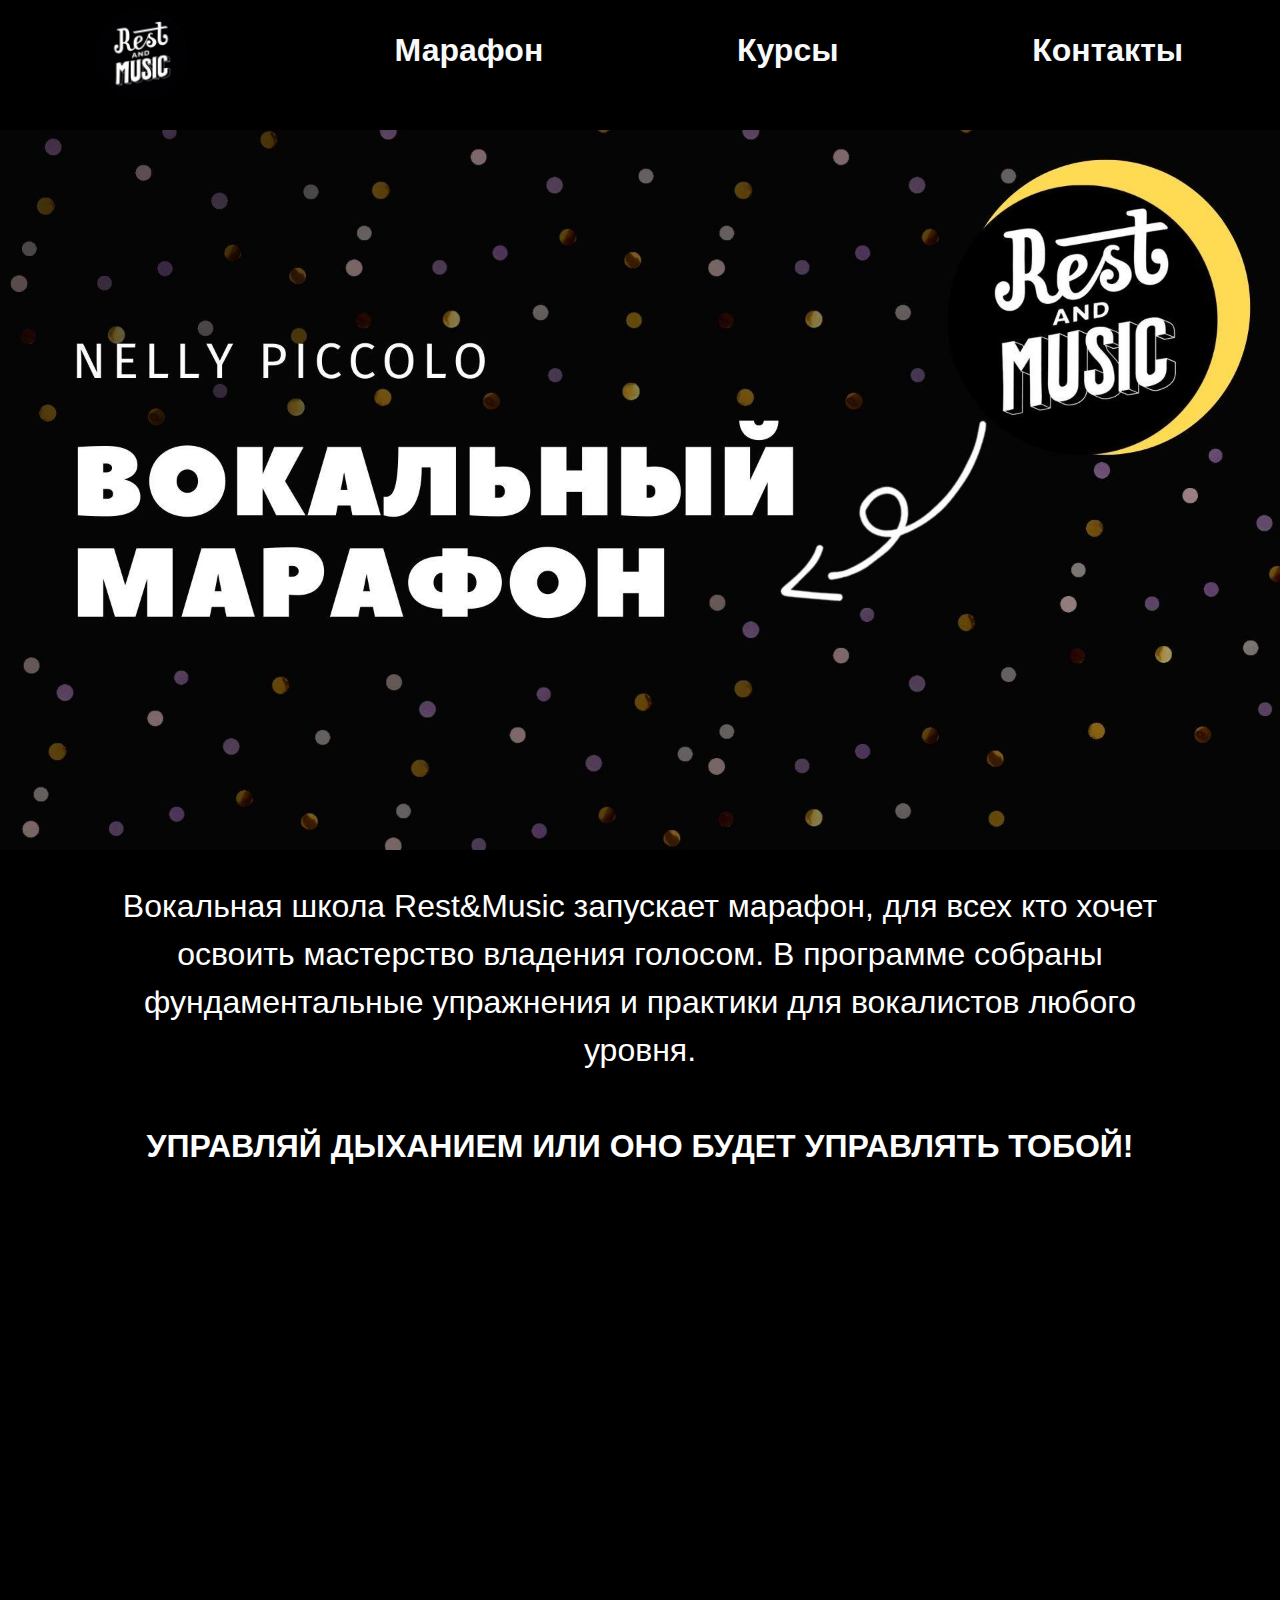
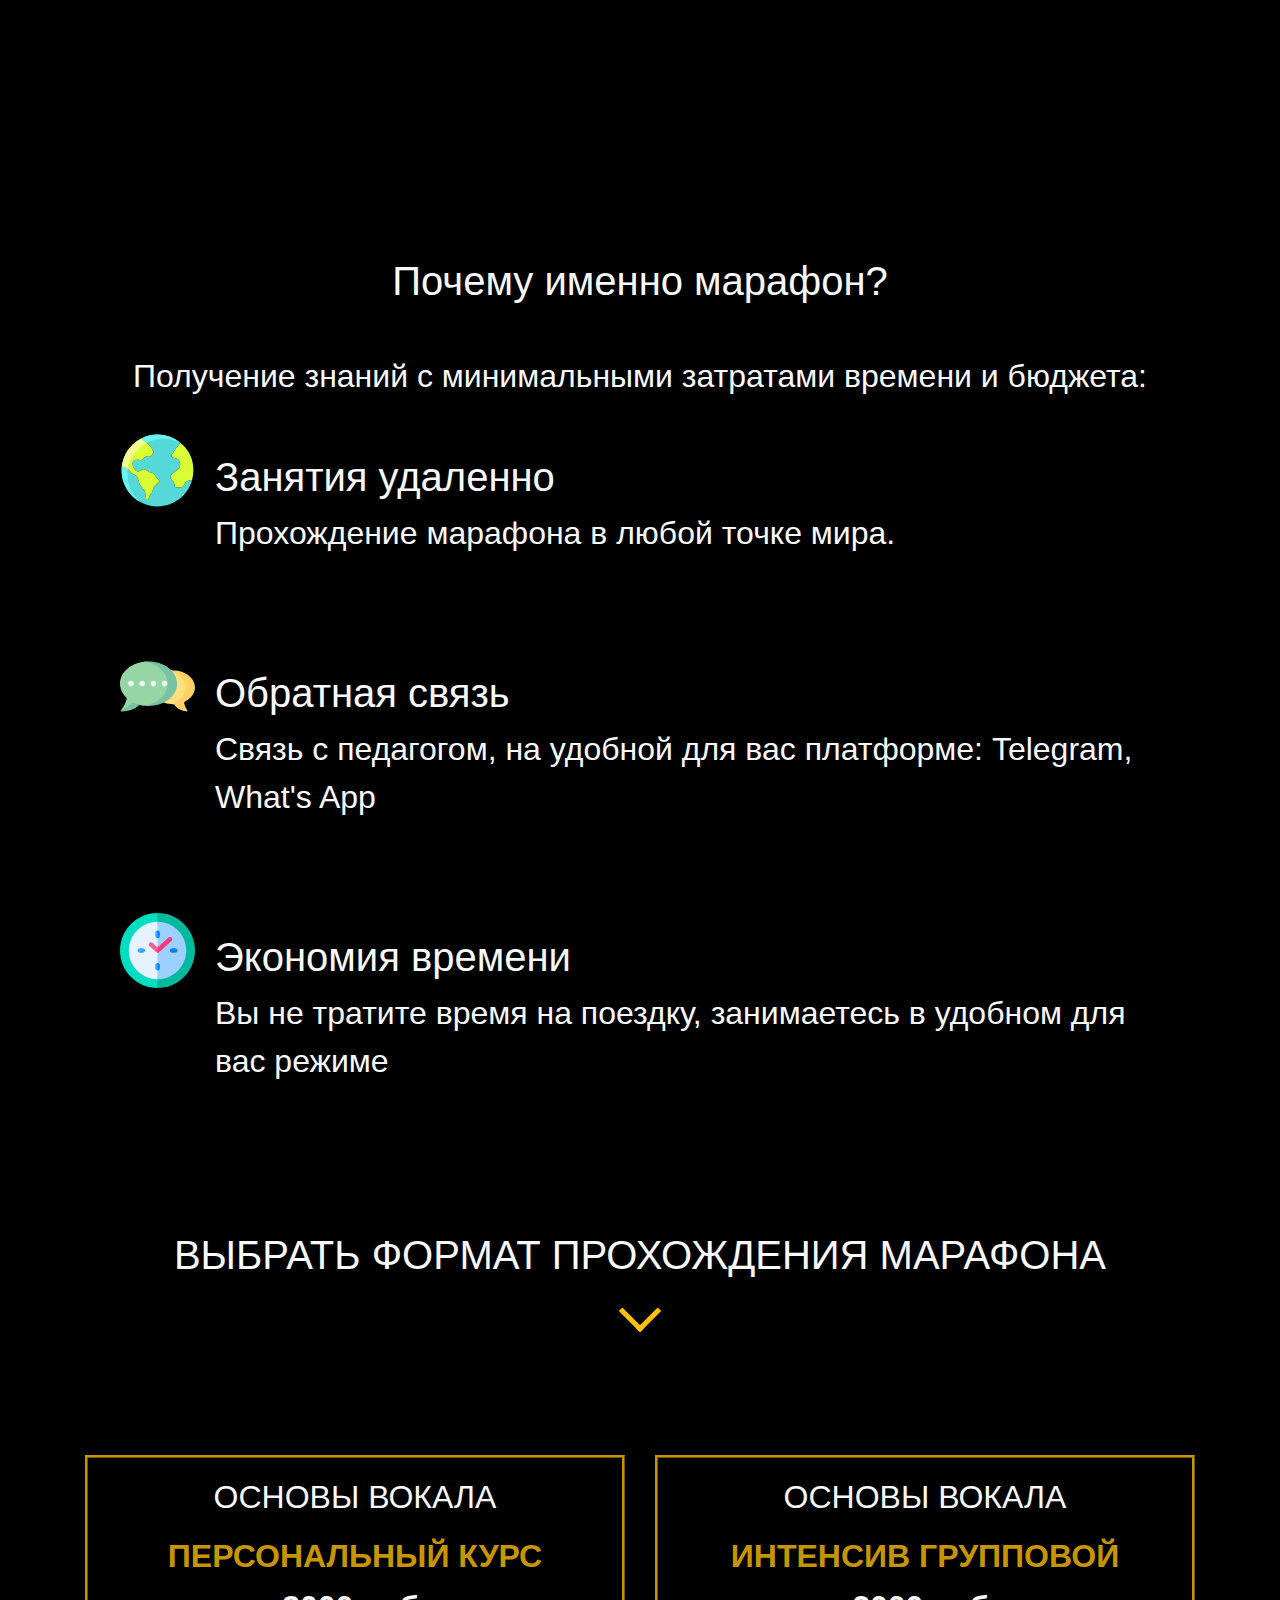
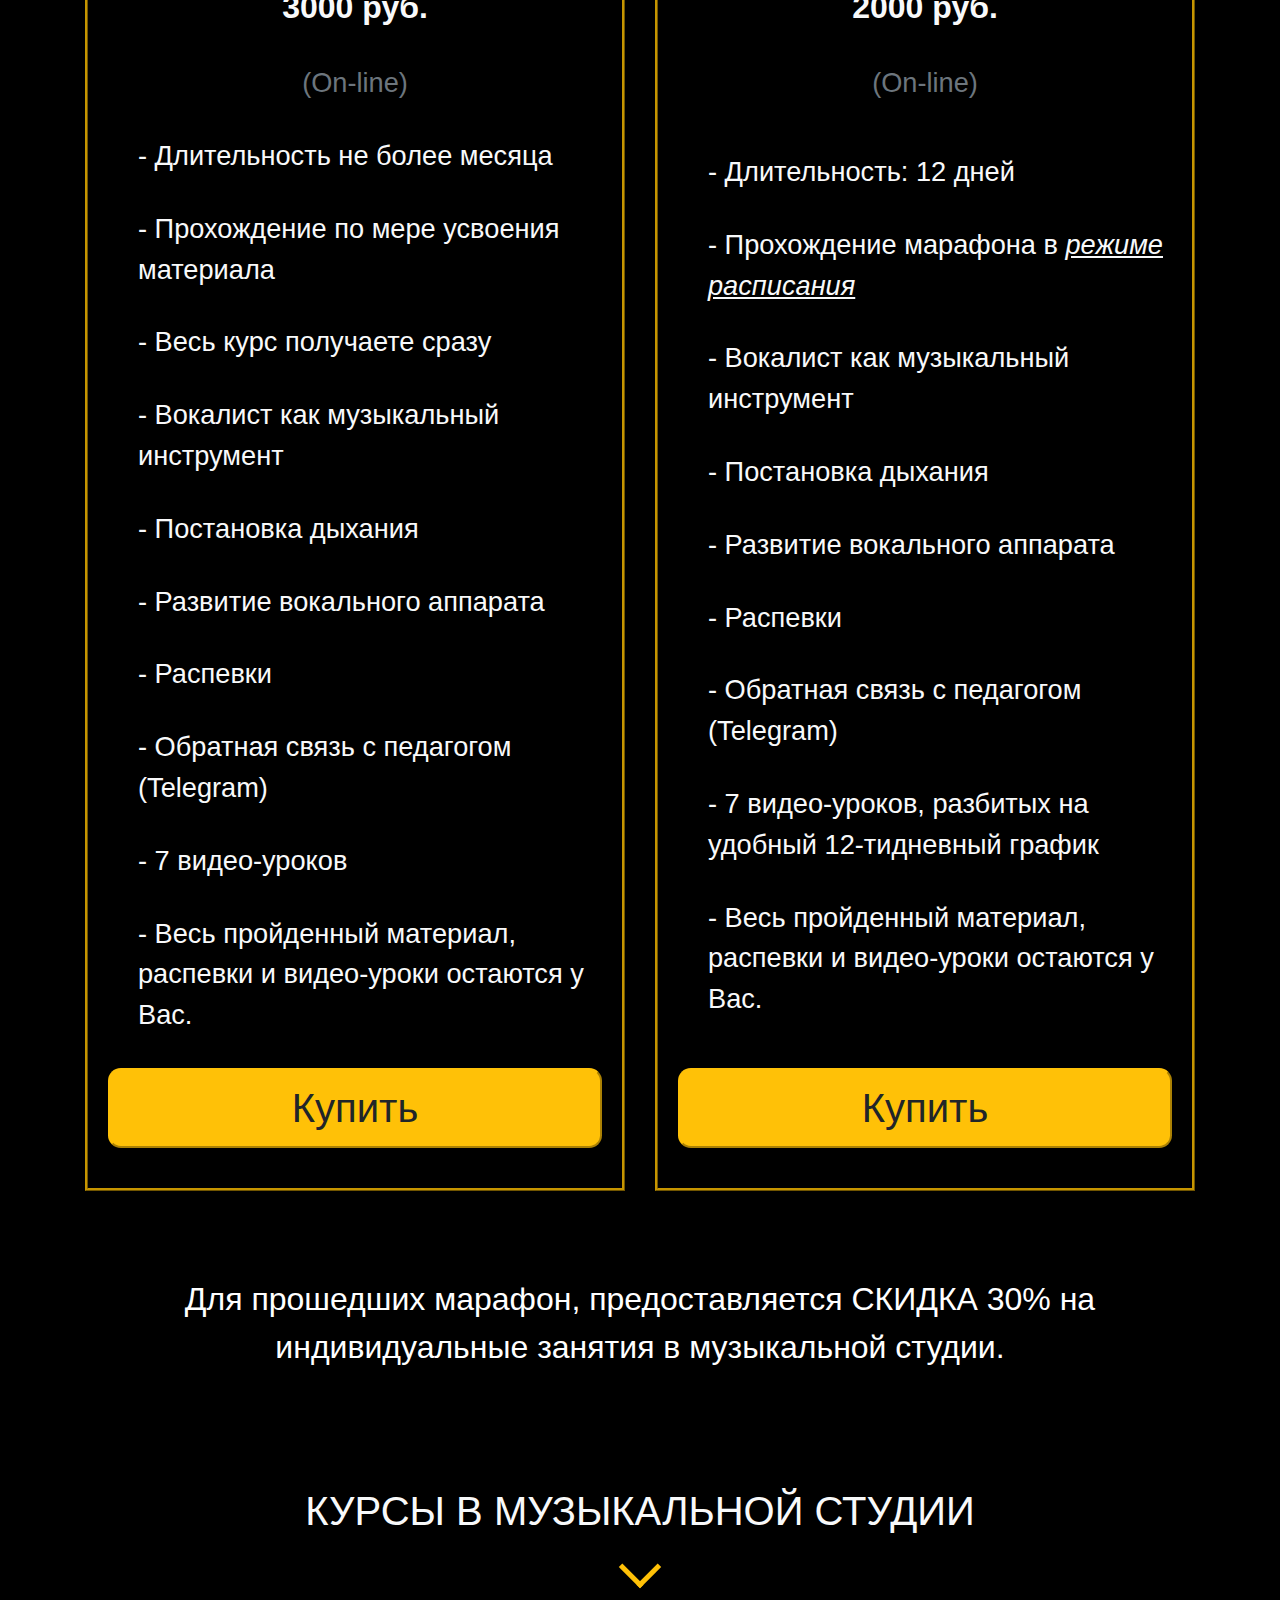
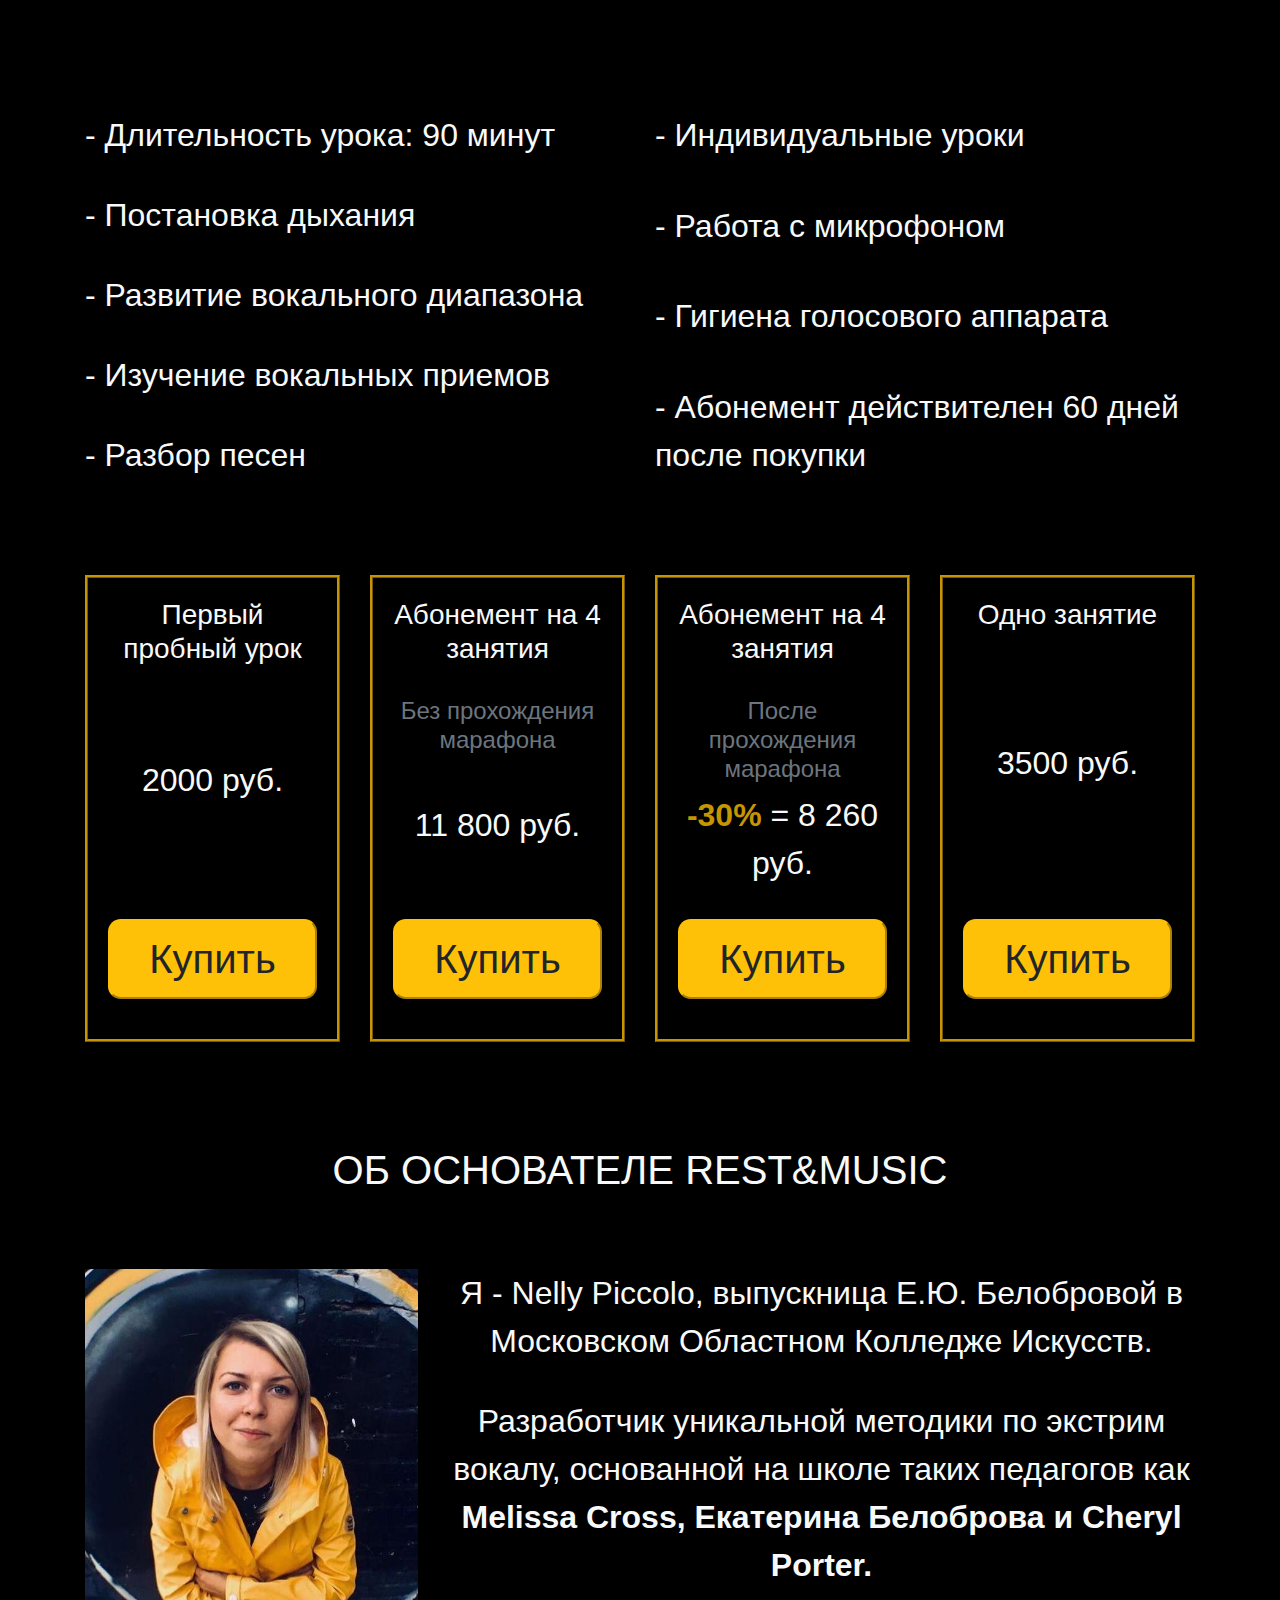
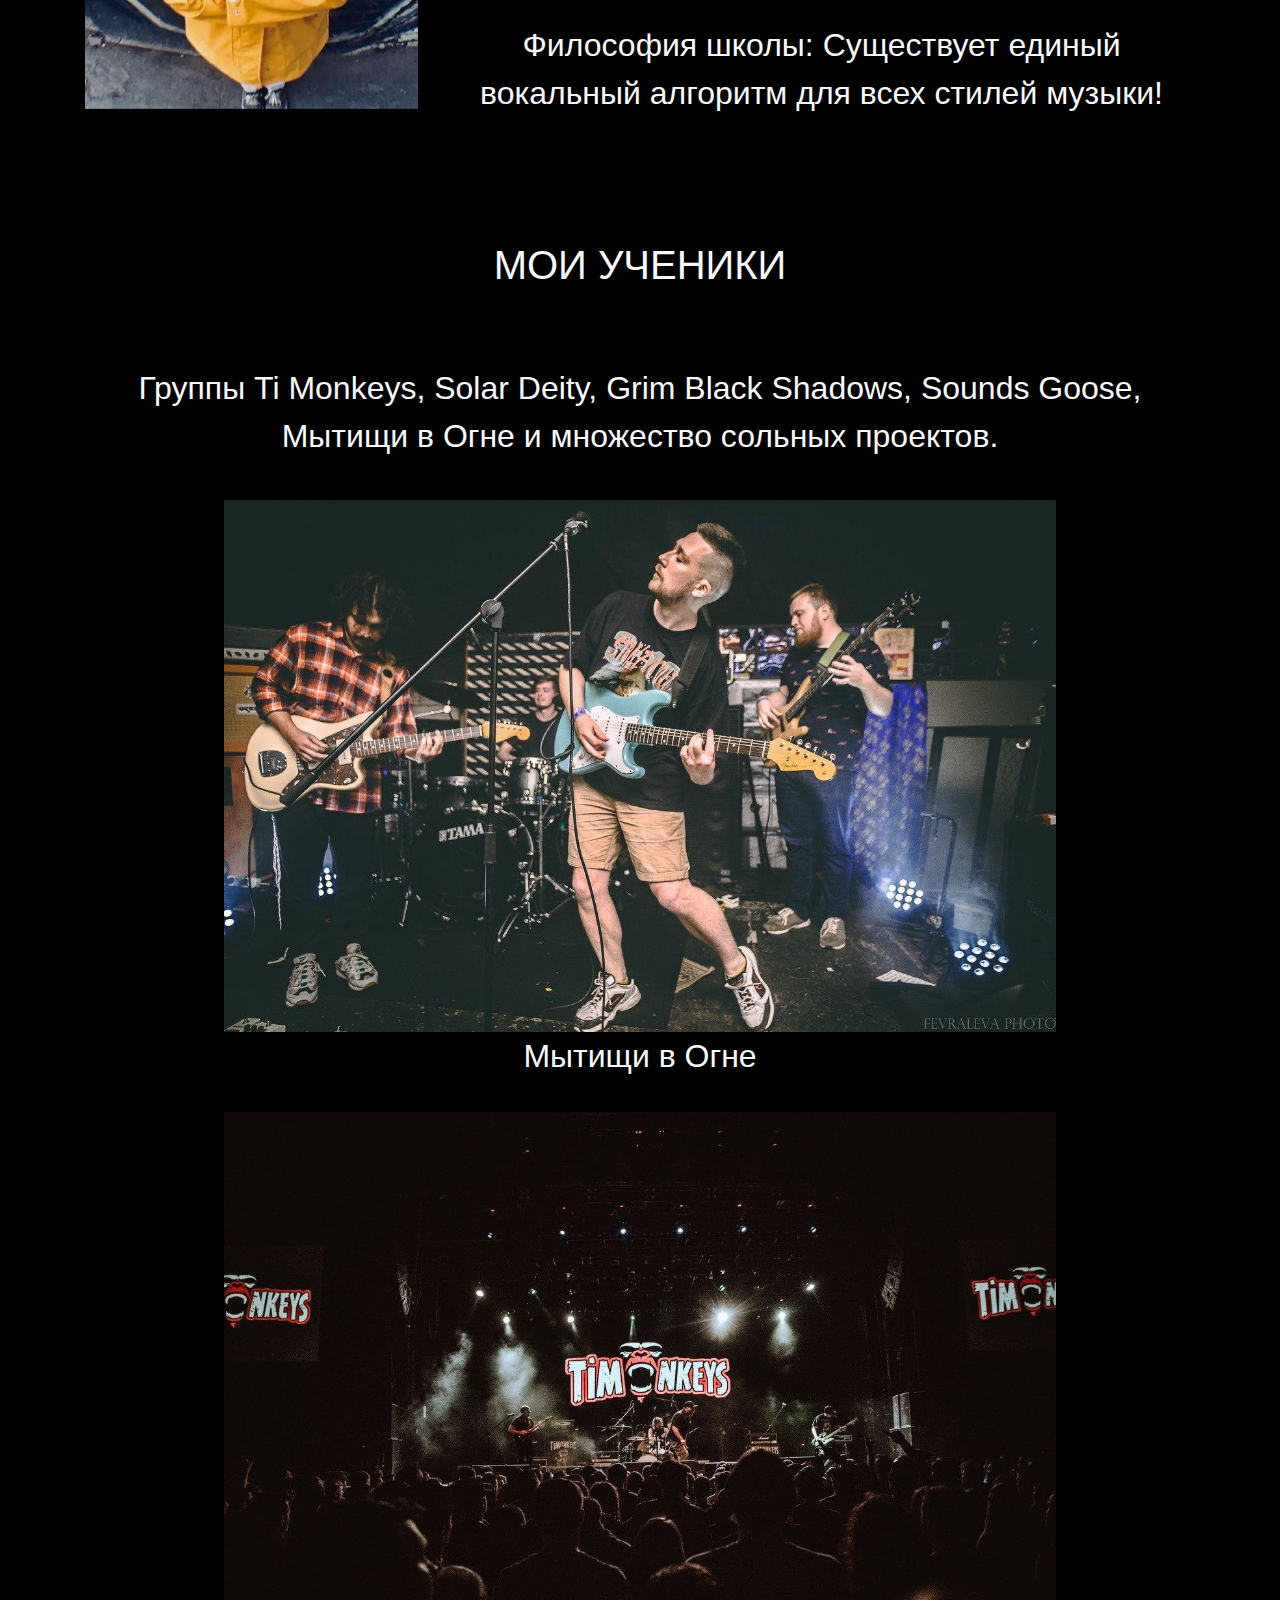
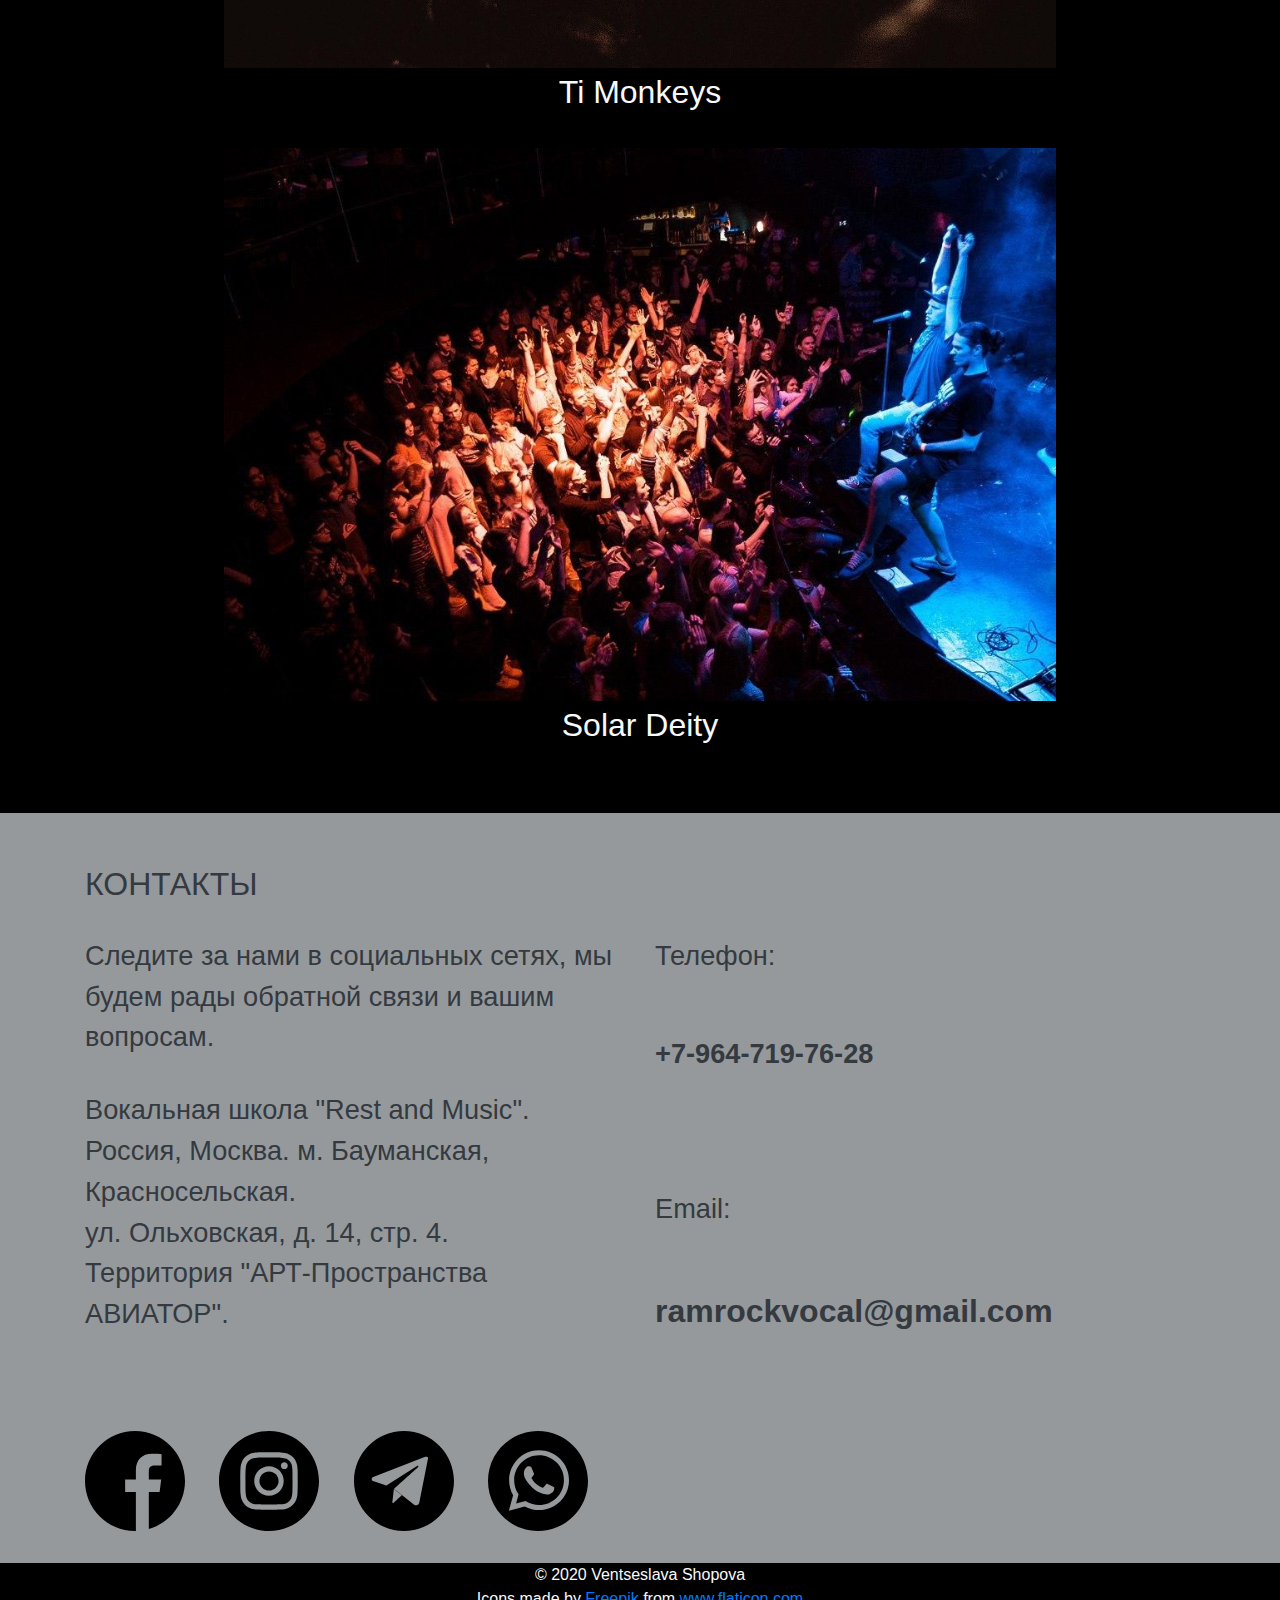
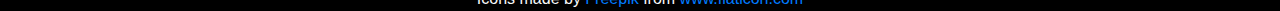
==== index.html @ 62d56605 "форма обратной связи3" ====
<!DOCTYPE html>
<html lang="ru">
<head>
    <meta charset="UTF-8">
    <meta name="qform-verification" content="84NAFTK67N63"/>
    <link rel="stylesheet" type="text/css" href="css/bootstrap.css">
    <title>Rest and Music</title>
    <script
            src="https://code.jquery.com/jquery-3.5.1.min.js"
            integrity="sha256-9/aliU8dGd2tb6OSsuzixeV4y/faTqgFtohetphbbj0="
            crossorigin="anonymous"></script>

    <script type='text/javascript'>
    <script type='text/javascript'>
        (function() {
            function init() {var scr = document.createElement('script'); scr.type = 'text/javascript'; scr.defer = 'defer'; scr.src = '//cdn.qform24.com/forms.js?v=' + parseInt(new Date().getTime()/1000); var scrInsert = document.getElementsByTagName('script')[0]; scrInsert.parentNode.insertBefore(scr, scrInsert); }
            var d = document; var w = window;
            if (d.readyState === 'complete') {init(); } else {if (w.attachEvent) {w.attachEvent('onload', init); } else {w.addEventListener('load', init, false); } } })();
    </script>

</head>
<body>
  <header class="header fixed-top">
     <nav class="nav align-items-center justify-content-lg-around justify-content-sm-around">
        <a class="navbar-brand" href="#top">
        <img src="ram2-removebg-preview.png" width="120" height="120"
         class="d-inline-block align-top" alt="Rest and Music">
        </a>
        <a class="nav-link text-light font-weight-bolder" href="#maraphon">Марафон</a>
        <a class="nav-link text-light font-weight-bolder" href="#kursi">Курсы</a>
        <a class="nav-link text-light font-weight-bolder" href="#contacts">Контакты</a>
     </nav>
  </header>
  <div class="fon1">
    <img src="107718540_876514126171540_449236627733388166_n.jpg" width="100%">
  </div>
  <div class="container text-center">
      <p class="text-white">Вокальная школа Rest&Music запускает
          марафон, для всех кто хочет освоить мастерство владения голосом.
          В программе собраны фундаментальные упражнения и практики для вокалистов
          любого уровня.<br><br><b>УПРАВЛЯЙ ДЫХАНИЕМ ИЛИ ОНО БУДЕТ УПРАВЛЯТЬ ТОБОЙ!</b>
      </p>
  </div>
  <div class="container">
    <iframe width=100% height="500" src="https://www.youtube.com/embed/yfImoCkiJ0o"
      frameborder="0" allow="accelerometer; autoplay; encrypted-media; gyroscope;
      picture-in-picture" allowfullscreen>
    </iframe>
  </div>
  <div class="container text-center text-light">
      <h1>Почему именно марафон?</h1><br>
      <h2>Получение знаний с минимальными затратами времени и бюджета:</h2>
      <div class="row">
          <div class="col-12">
              <div class="icon">
                <div>
                  <img width="75px" src="icons/globe.svg">
                </div>
                <div class="imgcaption">
                  <h1>Занятия удаленно</h1>
                  <p>Прохождение марафона в любой точке мира.</p>
                </div>
              </div>
              <div class="icon">
                 <div>
                   <img width="75px" src="icons/message.svg">
                 </div>
                 <div class="imgcaption">
                    <h1>Обратная связь</h1>
                    <p>Связь с педагогом, на удобной для вас
                        платформе: Telegram, What's App</p>
                 </div>
              </div>
              <div class="icon">
                  <div>
                    <img width="75px" src="icons/clock.svg">
                  </div>
                  <div class="imgcaption">
                     <h1>Экономия времени</h1>
                     <p>Вы не тратите время на поездку,
                      занимаетесь в удобном для вас режиме
                     </p>
                      <a id="maraphon"></a>
                  </div>
              </div>
         </div>
      </div>
  </div>
  <div class="container text-center text-light">
      <h1>ВЫБРАТЬ ФОРМАТ ПРОХОЖДЕНИЯ МАРАФОНА</h1><br>
      <div class="arrow d-flex justify-content-center">
          <span></span>
      </div>
  </div>
  <div class="container text-light">
    <div class="row">
        <div class="col-lg-6 col-md-12 col-sm-12">
            <div class="blocks">
                <div class="hdr"><h2>ОСНОВЫ ВОКАЛА</h2>
                    <h2 style="color:#c69500"><b>ПЕРСОНАЛЬНЫЙ КУРС</b></h2>
                    <p><b>3000 руб.</b></p>
                    <p class="medium" style="color:#6c757d">(On-line)</p>
                </div>
                <div class="block-info">
                    <p class="medium">- Длительность не более месяца</p>
                    <p class="medium">- Прохождение по мере усвоения материала</p>
                    <p class="medium">- Весь курс получаете сразу</p>
                    <p class="medium">- Вокалист как музыкальный инструмент</p>
                    <p class="medium">- Постановка дыхания</p>
                    <p class="medium">- Развитие вокального аппарата</p>
                    <p class="medium">- Распевки</p>
                    <p class="medium">- Обратная связь с педагогом (Telegram)</p>
                    <p class="medium">- 7 видео-уроков</p>
                    <p class="medium">- Весь пройденный материал, распевки и видео-уроки остаются у Вас.</p>
                </div>
                <div class="yellowbutton">
                    <a href="3000.html" target=_blank>
                      <button class="btn-lg btn-warning " type="button">Купить</button>
                    </a>
                </div>
            </div>
        </div>
        <div class="col-lg-6 col-md-12 col-sm-12">
           <div class="blocks">
              <div class="hdr">
                 <h2>ОСНОВЫ ВОКАЛА</h2>
                 <h2 style="color:#c69500;"><b>ИНТЕНСИВ ГРУППОВОЙ</b></h2>
                 <p><b>2000 руб.</b></p>
                  <p class="medium" style="color:#6c757d">(On-line)</p>
              </div>
               <div class="block-info">
                   <p class="medium">- Длительность: 12 дней</p>
                   <p class="medium">- Прохождение марафона в <i><u>режиме расписания</u></i></p>
                   <p class="medium">- Вокалист как музыкальный инструмент</p>
                   <p class="medium">- Постановка дыхания</p>
                   <p class="medium">- Развитие вокального аппарата</p>
                   <p class="medium">- Распевки</p>
                   <p class="medium">- Обратная связь с педагогом (Telegram)</p>
                   <p class="medium">- 7 видео-уроков, разбитых на удобный 12-тидневный график</p>
                  <p class="medium">- Весь пройденный материал, распевки и видео-уроки остаются у Вас.</p>
              </div>
              <div class="yellowbutton">
                  <a href="2000.html" target=_blank>
                    <button class="btn-lg btn-warning " type="button">Купить</button>
                  </a>
              </div>
          </div>
        </div>
    </div>
  </div>
  <div class="container text-center">
      <p class=" text-white"><a id="kursi"></a>
         Для прошедших марафон, предоставляется СКИДКА 30%
         на индивидуальные занятия в музыкальной студии.
      </p>
  </div>

  <div class="container text-center text-light">
      <h1>КУРСЫ В МУЗЫКАЛЬНОЙ СТУДИИ</h1><br>
      <div class="arrow d-flex justify-content-center">
          <span></span>
      </div>
  </div>
  <div class="container text-light">
      <div class="row">
          <div class="col-lg-6 col-md-12 col-sm-12">
              <p>- Длительность урока: 90 минут</p>
              <p>- Постановка дыхания</p>
              <p>- Развитие вокального диапазона</p>
              <p>- Изучение вокальных приемов</p>
              <p>- Разбор песен</p>

          </div>
          <div class="col-lg-6 col-md-12 col-sm-12">
              <p>- Индивидуальные уроки</p>
              <p>- Работа с микрофоном</p>
              <p>- Гигиена голосового аппарата</p>
              <p>- Абонемент действителен 60 дней после покупки</p>
          </div>
      </div>
  </div>
  <div class="container text-center text-light">
     <div class="row">
         <div class="col-lg-3 col-md-12 col-sm-12">
             <div class="blocks">
                 <div class="blockheader">
                     <h3>Первый пробный урок</h3>
                 </div>
                 <div class="blockprice">
                     <p>2000 руб.</p>
                 </div>
                 <div class="blockbutton">
                     <div class="yellowbutton">
                         <a href="probniy2000.html" target=_blank>
                             <button class="btn-lg btn-warning" type="button">Купить</button>
                         </a>
                     </div>
                 </div>
             </div>
         </div>
         <div class="col-lg-3 col-md-12 col-sm-12">
             <div class="blocks">
                 <div class="blockheader">
                     <h3>Абонемент на 4 занятия</h3>
                     <h4 style="color: #6c757d">Без прохождения марафона</h4>
                 </div>
                 <div class="blockprice">
                     <p>11 800 руб.</p>
                 </div>
                 <div class="blockbutton">
                     <div class="yellowbutton">
                         <a href="11800.html" target=_blank>
                             <button class="btn-lg btn-warning" type="button">Купить</button>
                         </a>
                     </div>
                 </div>
             </div>
         </div>
         <div class="col-lg-3 col-md-12 col-sm-12">
            <div class="blocks">
                <div class="blockheader">
                    <h3>Абонемент на 4 занятия</h3>
                    <h4 style="color: #6c757d">После прохождения марафона</h4>
                </div>
                <div class="blockprice">
                    <p><b style="color: #c69500">-30%</b> = 8 260 руб.</p>
                </div>
                <div class="blockbutton">
                    <div class="yellowbutton">
                        <a href="8260.html" target=_blank>
                            <button class="btn-lg btn-warning" type="button">Купить</button>
                        </a>
                    </div>
                </div>
            </div>
        </div>
         <div class="col-lg-3 col-md-12 col-sm-12">
             <div class="blocks">
                 <div class="blockheader">
                     <h3>Одно занятие</h3>
                 </div>
                 <div class="blockprice">
                     <p>3500 руб.</p>
                 </div>
                 <div class="blockbutton">
                     <div class="yellowbutton">
                         <a href="3500.html" target=_blank>
                             <button class="btn-lg btn-warning " type="button">Купить</button>
                         </a>
                     </div>
                 </div>
             </div>
         </div>
     </div>
  </div>
  <div class="container text-center text-light">
    <h1>ОБ ОСНОВАТЕЛЕ REST&MUSIC</h1>
    <div class="prepod">
       <img class="nelly" src="photo_2020-09-13_23-06-41.jpg" width="30%" height="30%">
       <p>Я - Nelly Piccolo, выпускница Е.Ю. Белобровой в Московском Областном Колледже Искусств.</p>
       <p>Разработчик уникальной методики по экстрим вокалу, основанной на школе таких педагогов
        как <b>Melissa Cross, Екатерина Белоброва и Cheryl Porter.</b></p>
       <p>Философия школы: Существует единый вокальный алгоритм для всех стилей музыки!</p>
    </div>
  </div>
  <div class="container text-center text-light">
     <h1>МОИ УЧЕНИКИ</h1>
     <p class="ucheniki">Группы Ti Monkeys, Solar Deity, Grim Black Shadows, Sounds Goose,
         Мытищи в Огне и множество сольных проектов.</p>
     <figure>
        <img src="gruppi/photo_2020-09-13_23-52-32.jpg" alt="Мытищи в Огне" width="75%" height="75%">
         <figcaption><p>Мытищи в Огне</p></figcaption>
     </figure>
     <figure>
        <img src="gruppi/photo_2020-09-13_23-52-56.jpg" alt="Ti Monkeys" width="75%" height="75%">
         <figcaption><p>Ti Monkeys</p></figcaption>
     </figure>
     <figure>
         <img src="gruppi/photo_2020-09-13_23-52-19.jpg" alt="Solar Deity" width="75%" height="75%">
         <figcaption><p>Solar Deity</p></figcaption>
     </figure>
  <a id="contacts"></a>
  </div>
  <footer>
      <div class="container text-left text-dark">
         <h2>КОНТАКТЫ</h2><br>
         <div class="row">
            <div class="col-lg-6 col-md-12 col-sm-12">
                <p class="medium">Следите за нами в социальных сетях,
               мы будем рады обратной связи и вашим вопросам.</p>
                <p class="medium">Вокальная школа "Rest and Music".<br>
                Россия, Москва. м. Бауманская, Красносельская.<br>
                ул. Ольховская, д. 14, стр. 4.<br>
                Территория "АРТ-Пространства АВИАТОР".</p>
            </div>
            <div class="col-lg-6 col-md-12 col-sm-12">
                <p class="medium">Телефон:</p>
                <p class="medium"><b>+7-964-719-76-28</b></p>
                <p class="medium"></p>
                <p class="medium">Email:</p>
                <a href="mailto:ramrockvocal@gmail.com" target=_blank>
                  <p class="email text-dark"><b>ramrockvocal@gmail.com</b></p></a>
             </div>

         </div>
      </div>
      <div class="container">
     <a href="https://www.facebook.com/profile.php?id=100009674701444" target=_blank>
       <img class="socialimg" src="social media/facebook.svg" height="100px"
            width="100px">
     </a>
     <a href="https://www.instagram.com/restandmusic/" target=_blank>
        <img class="socialimg" src="social media/instagram-sketched.svg" height="100px"
             width="100px">
     </a>
     <a href="tg://resolve?domain=PiccoloPiccolo" target=_blank>
        <img class="socialimg" src="social media/telegram-black.svg" height="100px"
             width="100px">
     </a>
     <a href="https://wa.me/79647197628" target=_blank>
        <img class="socialimg" src="social media/whatsapp.svg" height="100px"
             width="100px">
     </a>
        </div>
  </footer>
  <div id="9yYf66ty" data-formid="9D1604617276f82" class="_Forms_generate"></div>
  <div class="footer-copyright text-light text-center">© 2020 Ventseslava Shopova<br>
       Icons made by <a href="https://www.flaticon.com/authors/freepik"
       title="Freepik" target=_blank>Freepik</a> from <a href="https://www.flaticon.com/"
       title="Flaticon" target=_blank> www.flaticon.com</a>
  </div>
</body>
</html>
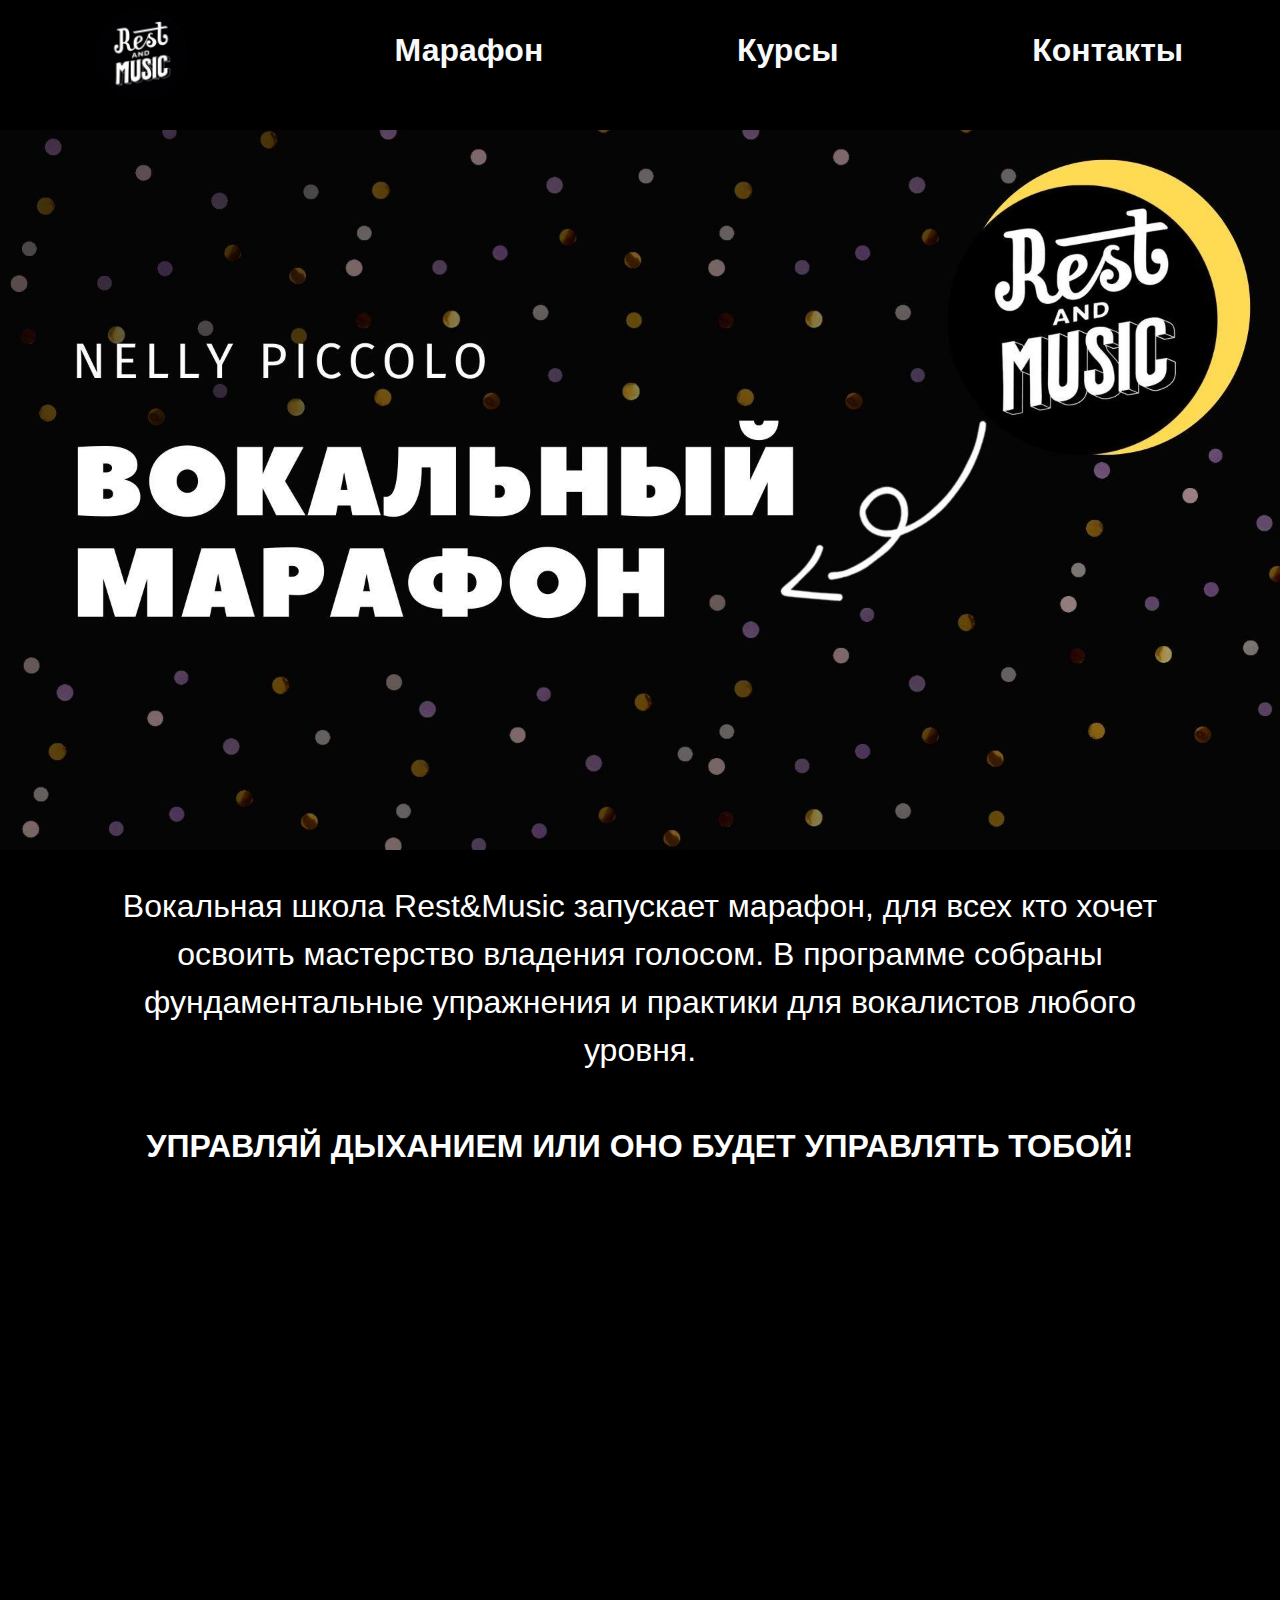
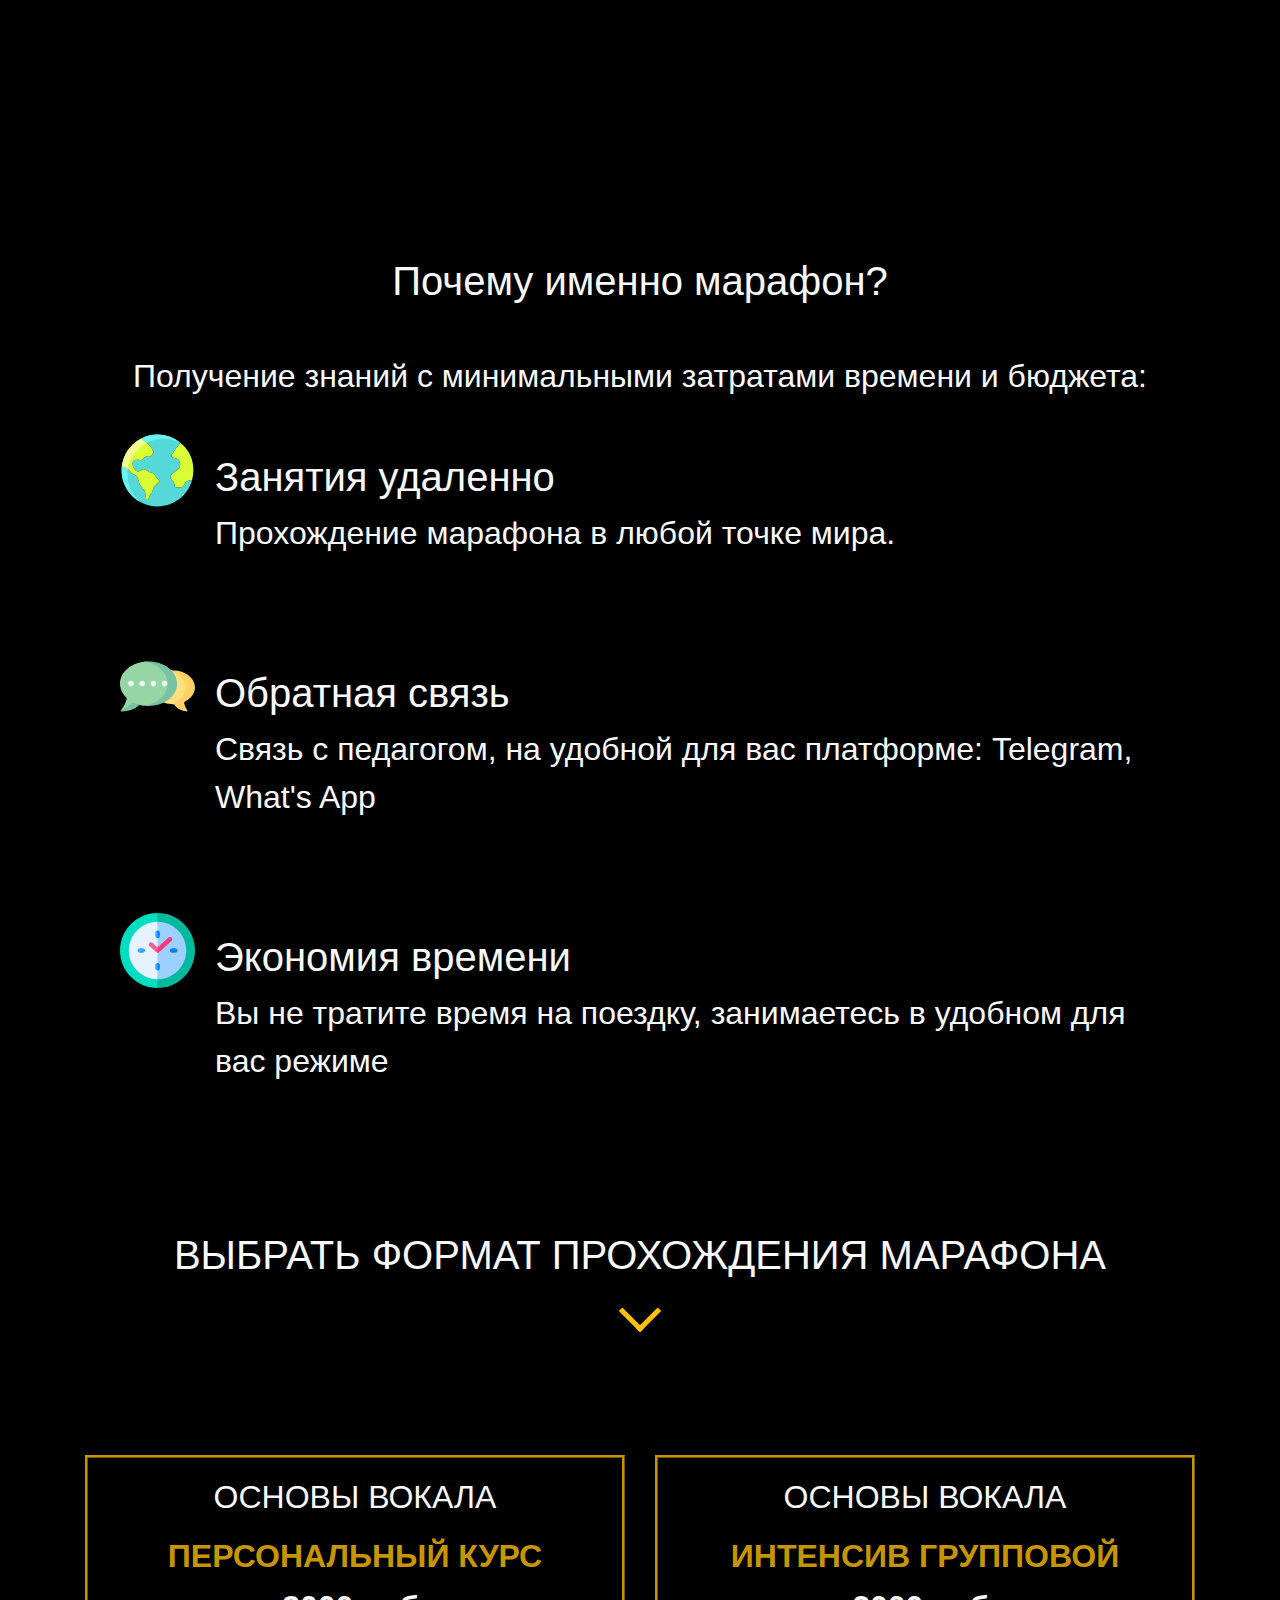
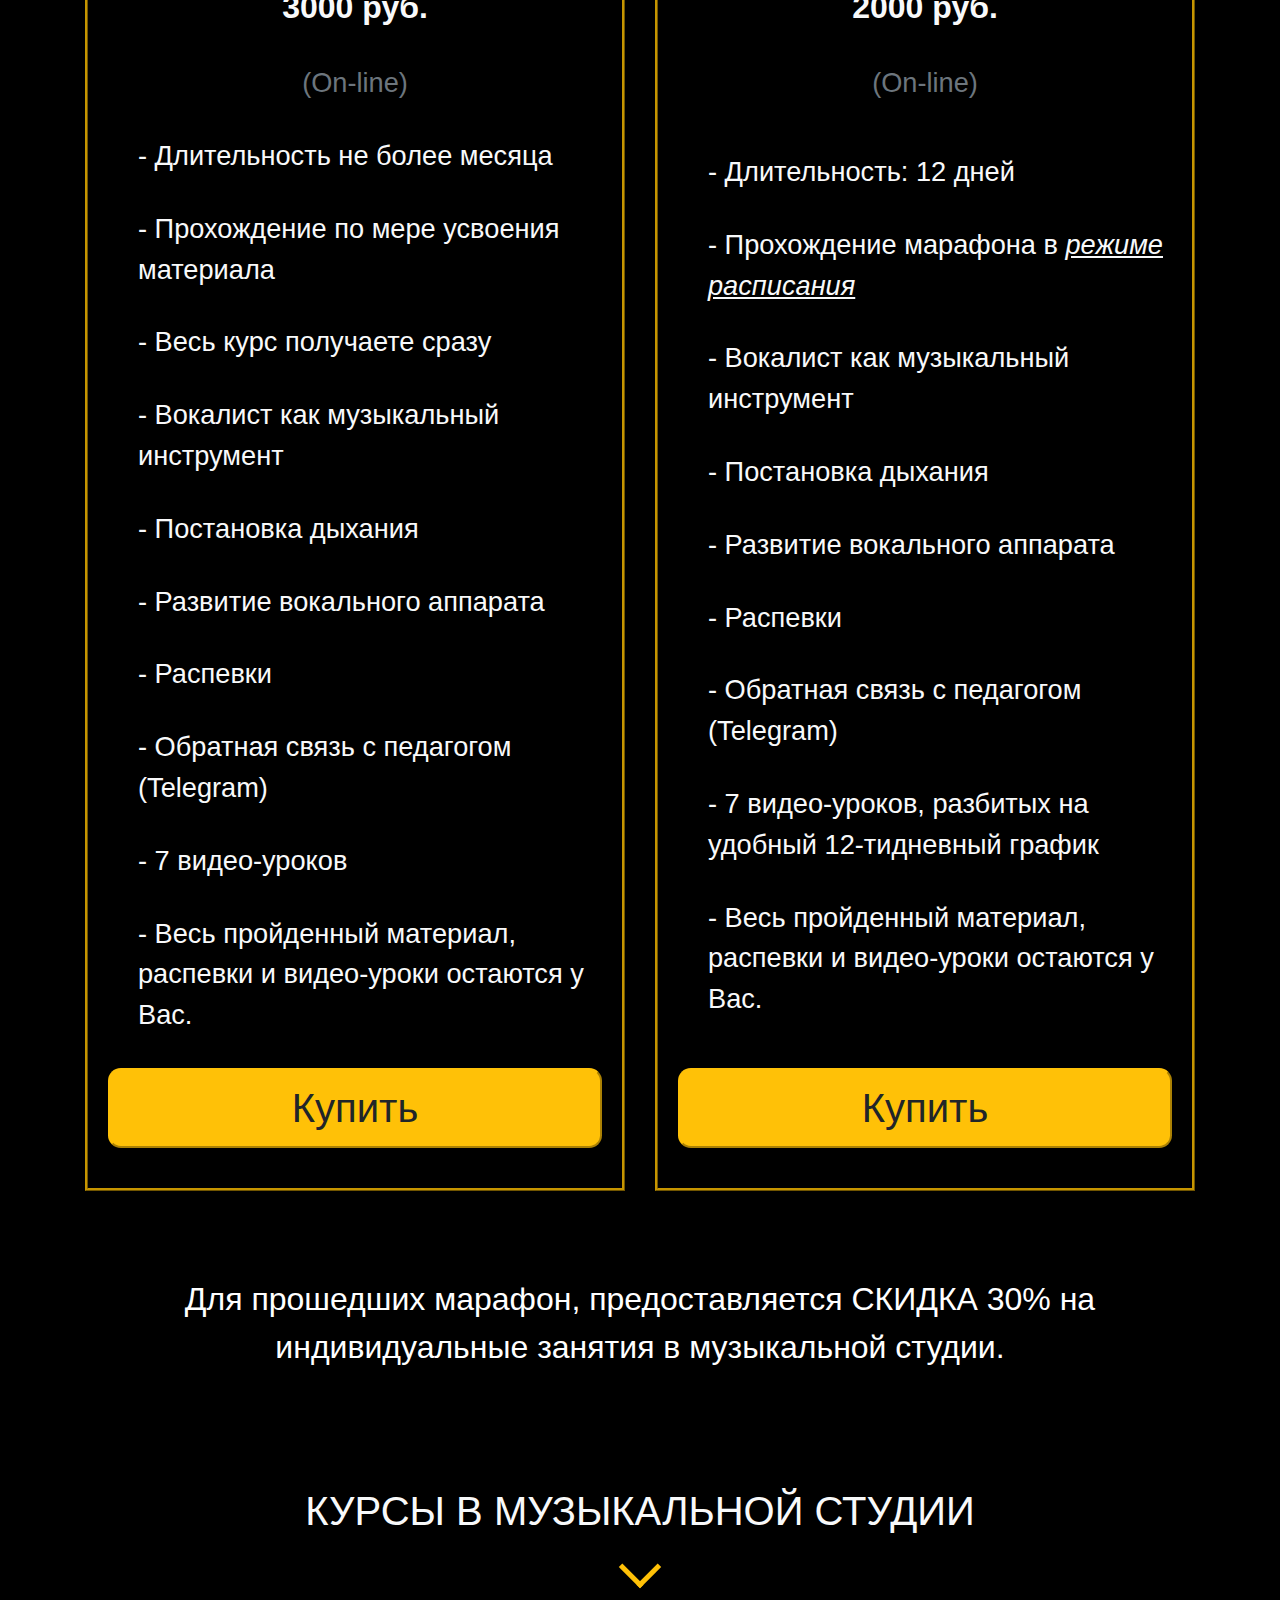
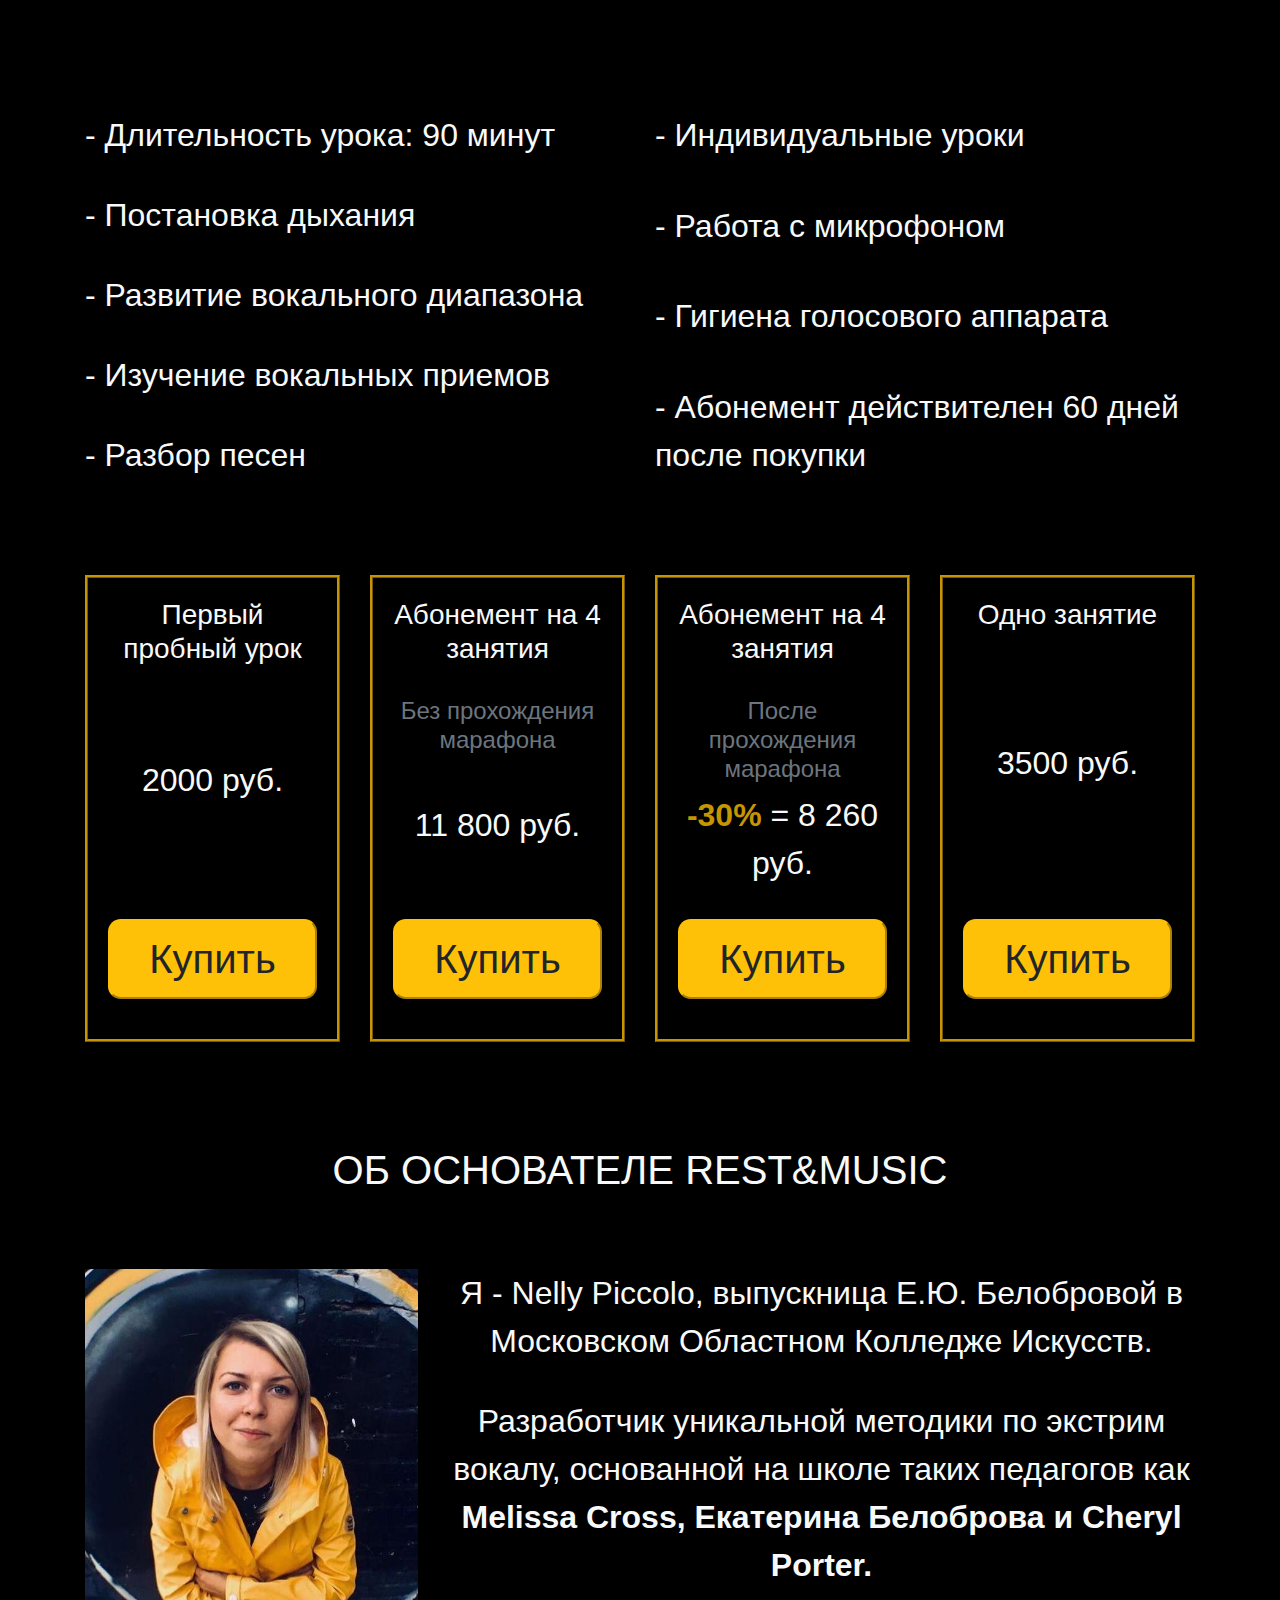
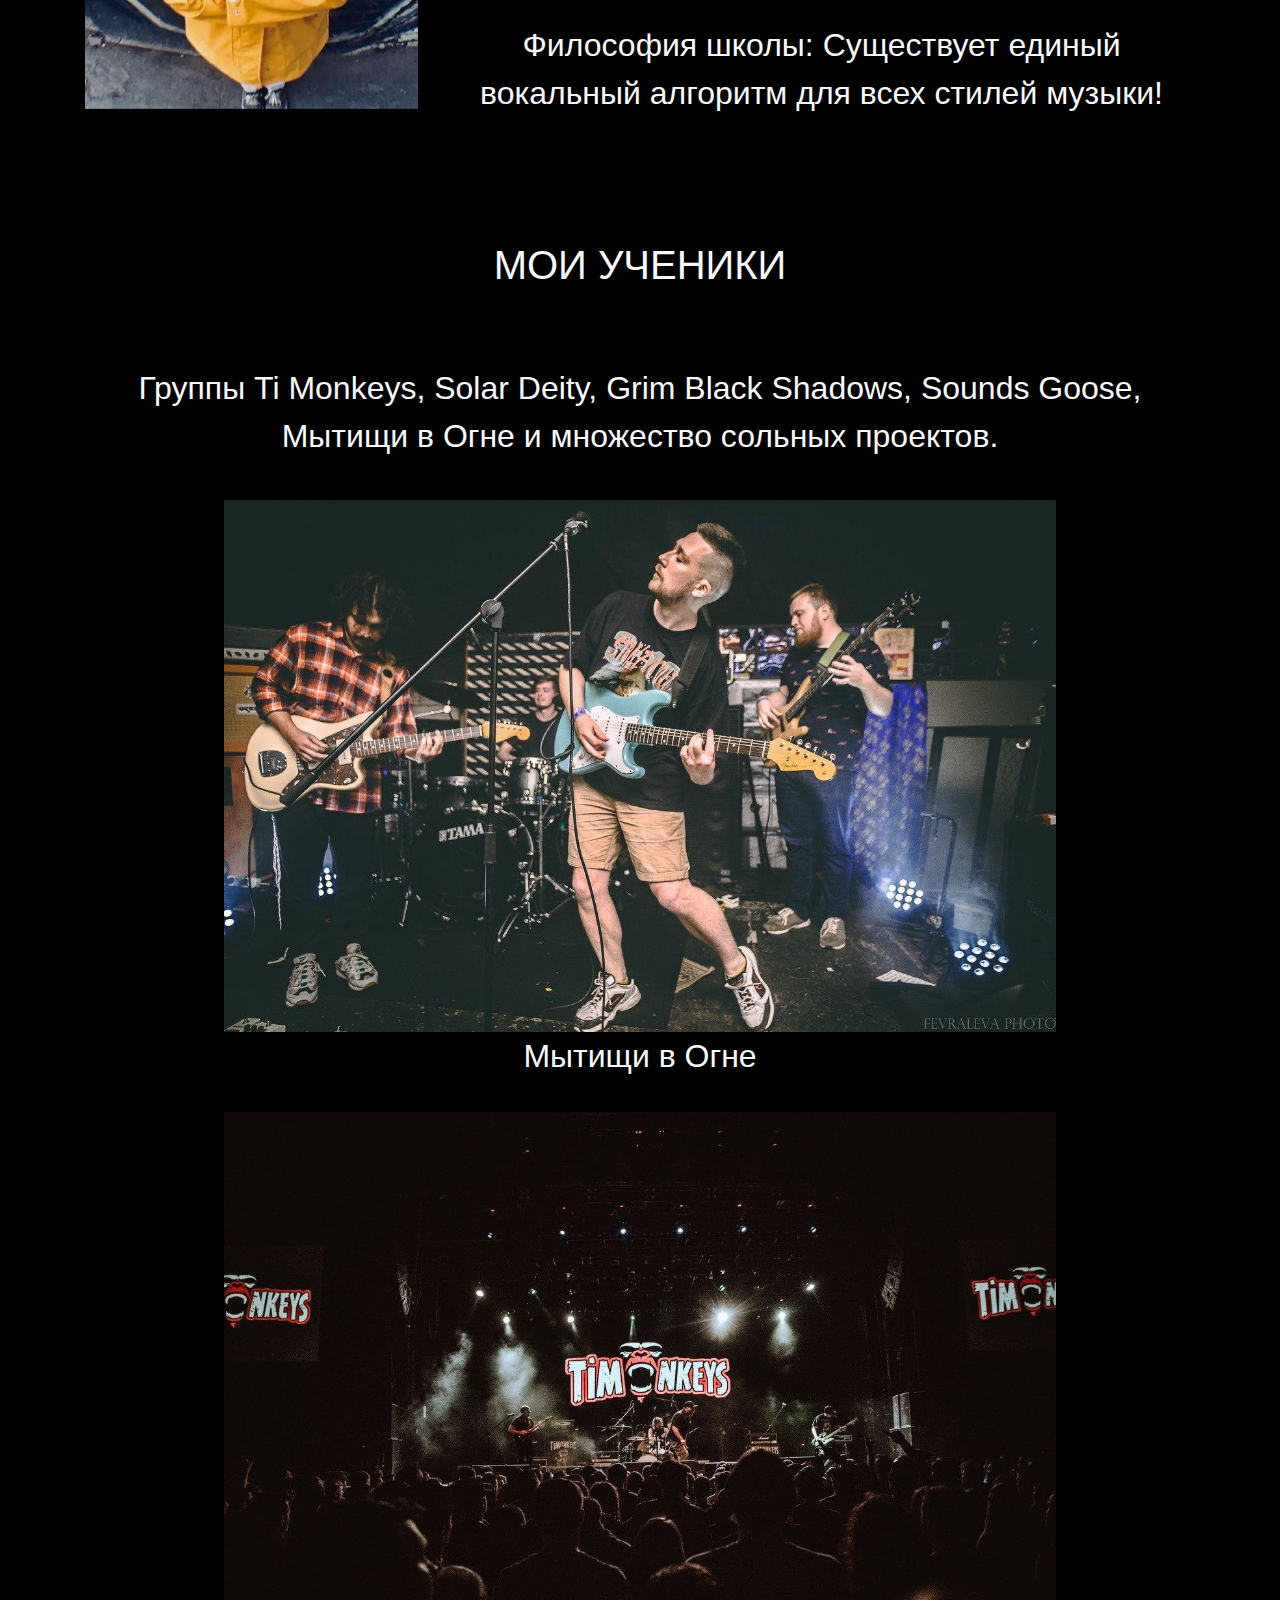
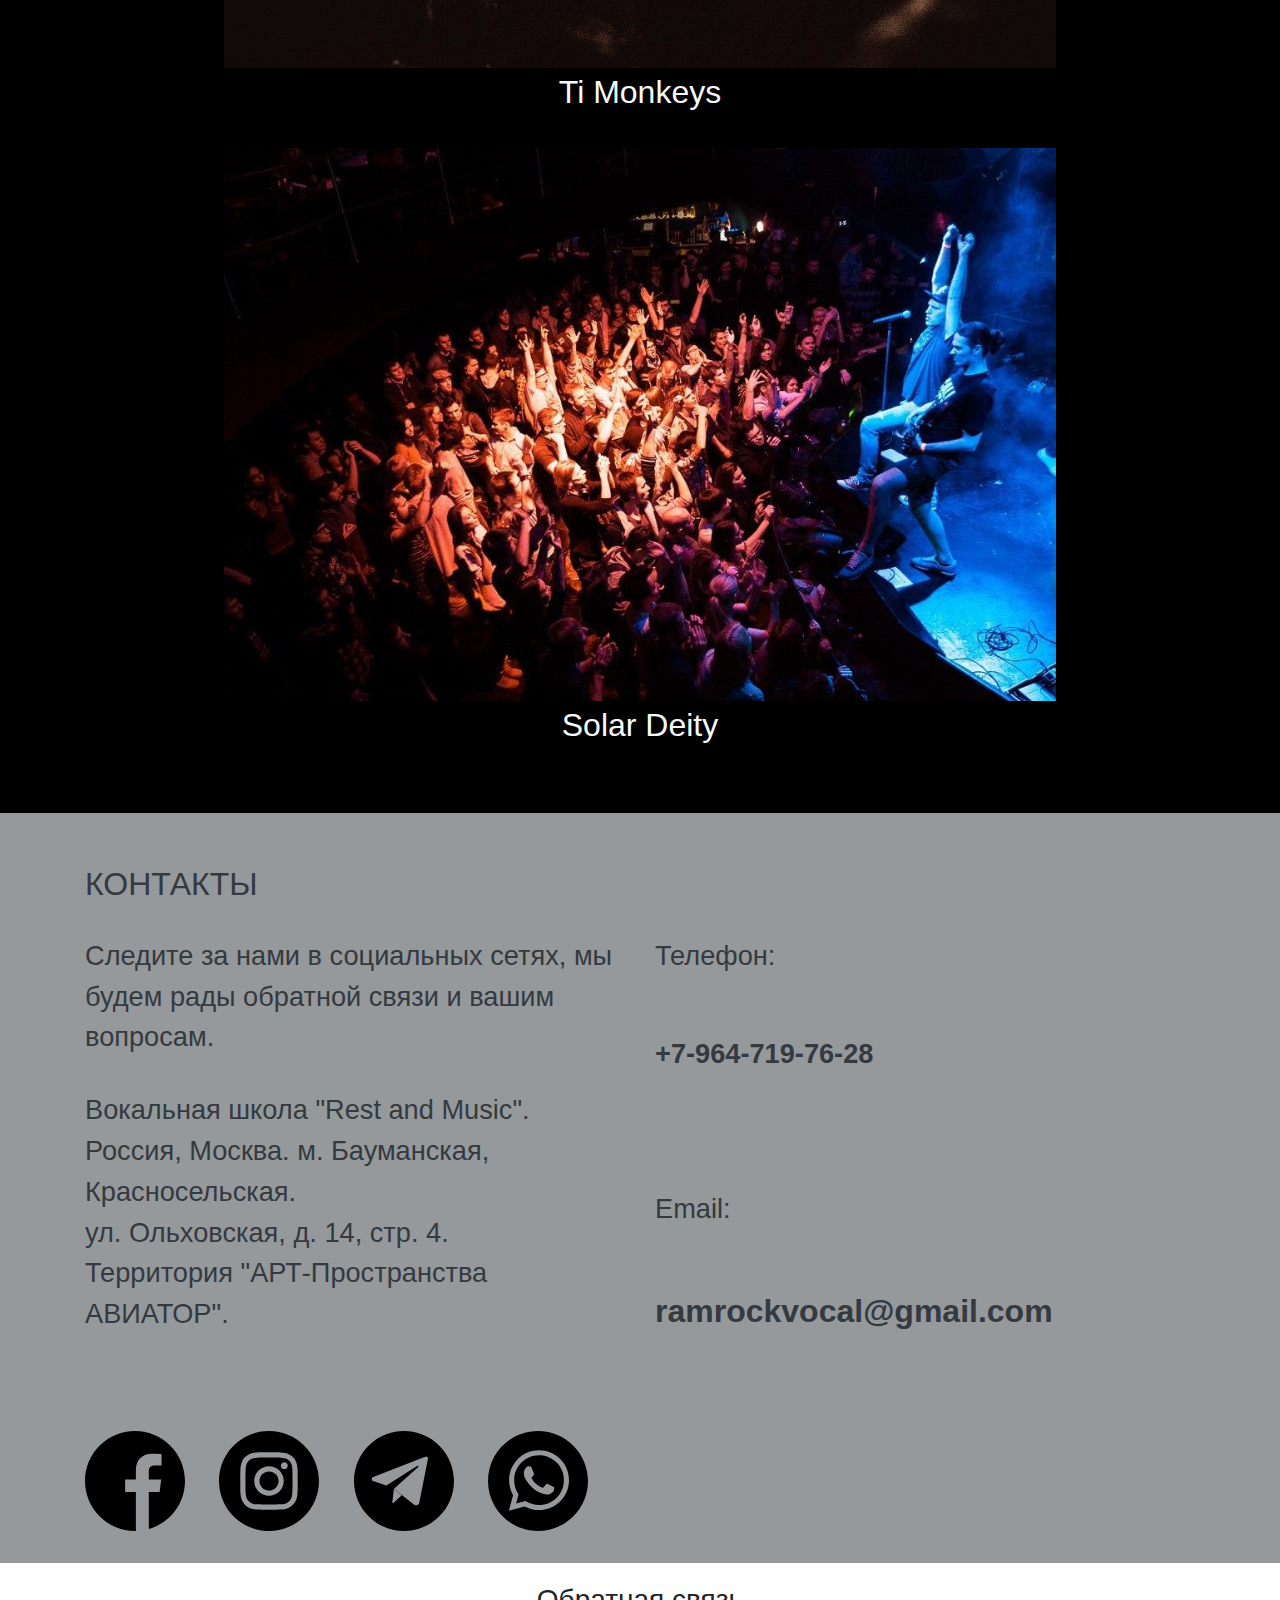
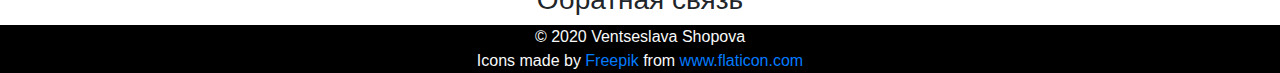
==== commit a2c57e74: "форма обратной связи-дизайн4" ====
--- a/index.html
+++ b/index.html
@@ -5,12 +5,9 @@
     <meta name="qform-verification" content="84NAFTK67N63"/>
     <link rel="stylesheet" type="text/css" href="css/bootstrap.css">
     <title>Rest and Music</title>
-    <script
-            src="https://code.jquery.com/jquery-3.5.1.min.js"
+    <script src="https://code.jquery.com/jquery-3.5.1.min.js"
             integrity="sha256-9/aliU8dGd2tb6OSsuzixeV4y/faTqgFtohetphbbj0="
             crossorigin="anonymous"></script>
-
-    <script type='text/javascript'>
     <script type='text/javascript'>
         (function() {
             function init() {var scr = document.createElement('script'); scr.type = 'text/javascript'; scr.defer = 'defer'; scr.src = '//cdn.qform24.com/forms.js?v=' + parseInt(new Date().getTime()/1000); var scrInsert = document.getElementsByTagName('script')[0]; scrInsert.parentNode.insertBefore(scr, scrInsert); }
@@ -323,7 +320,10 @@
      </a>
         </div>
   </footer>
-  <div id="9yYf66ty" data-formid="9D1604617276f82" class="_Forms_generate"></div>
+  <div class="contactform">
+      <div><h3>Обратная связь</h3></div>
+      <div id="9yYf66ty" data-formid="9D1604617276f82" class="_Forms_generate"></div>
+  </div>
   <div class="footer-copyright text-light text-center">© 2020 Ventseslava Shopova<br>
        Icons made by <a href="https://www.flaticon.com/authors/freepik"
        title="Freepik" target=_blank>Freepik</a> from <a href="https://www.flaticon.com/"
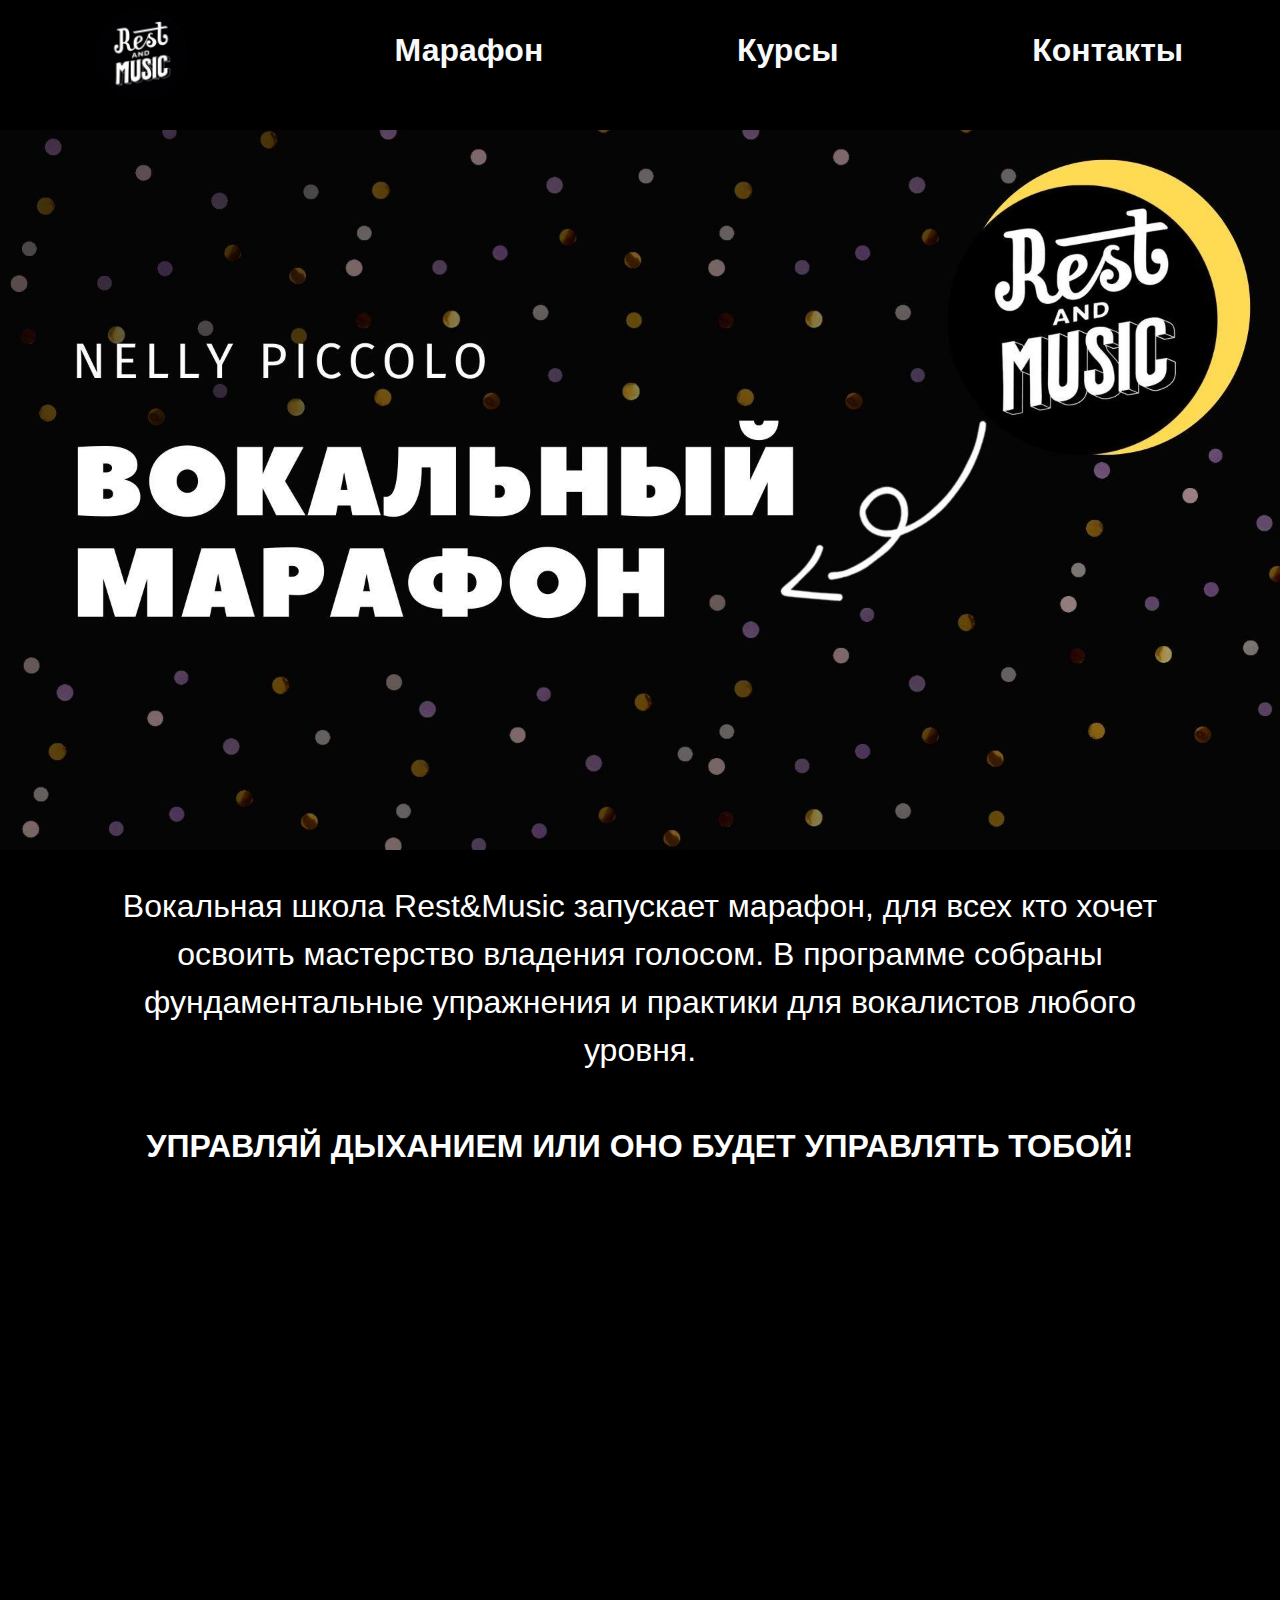
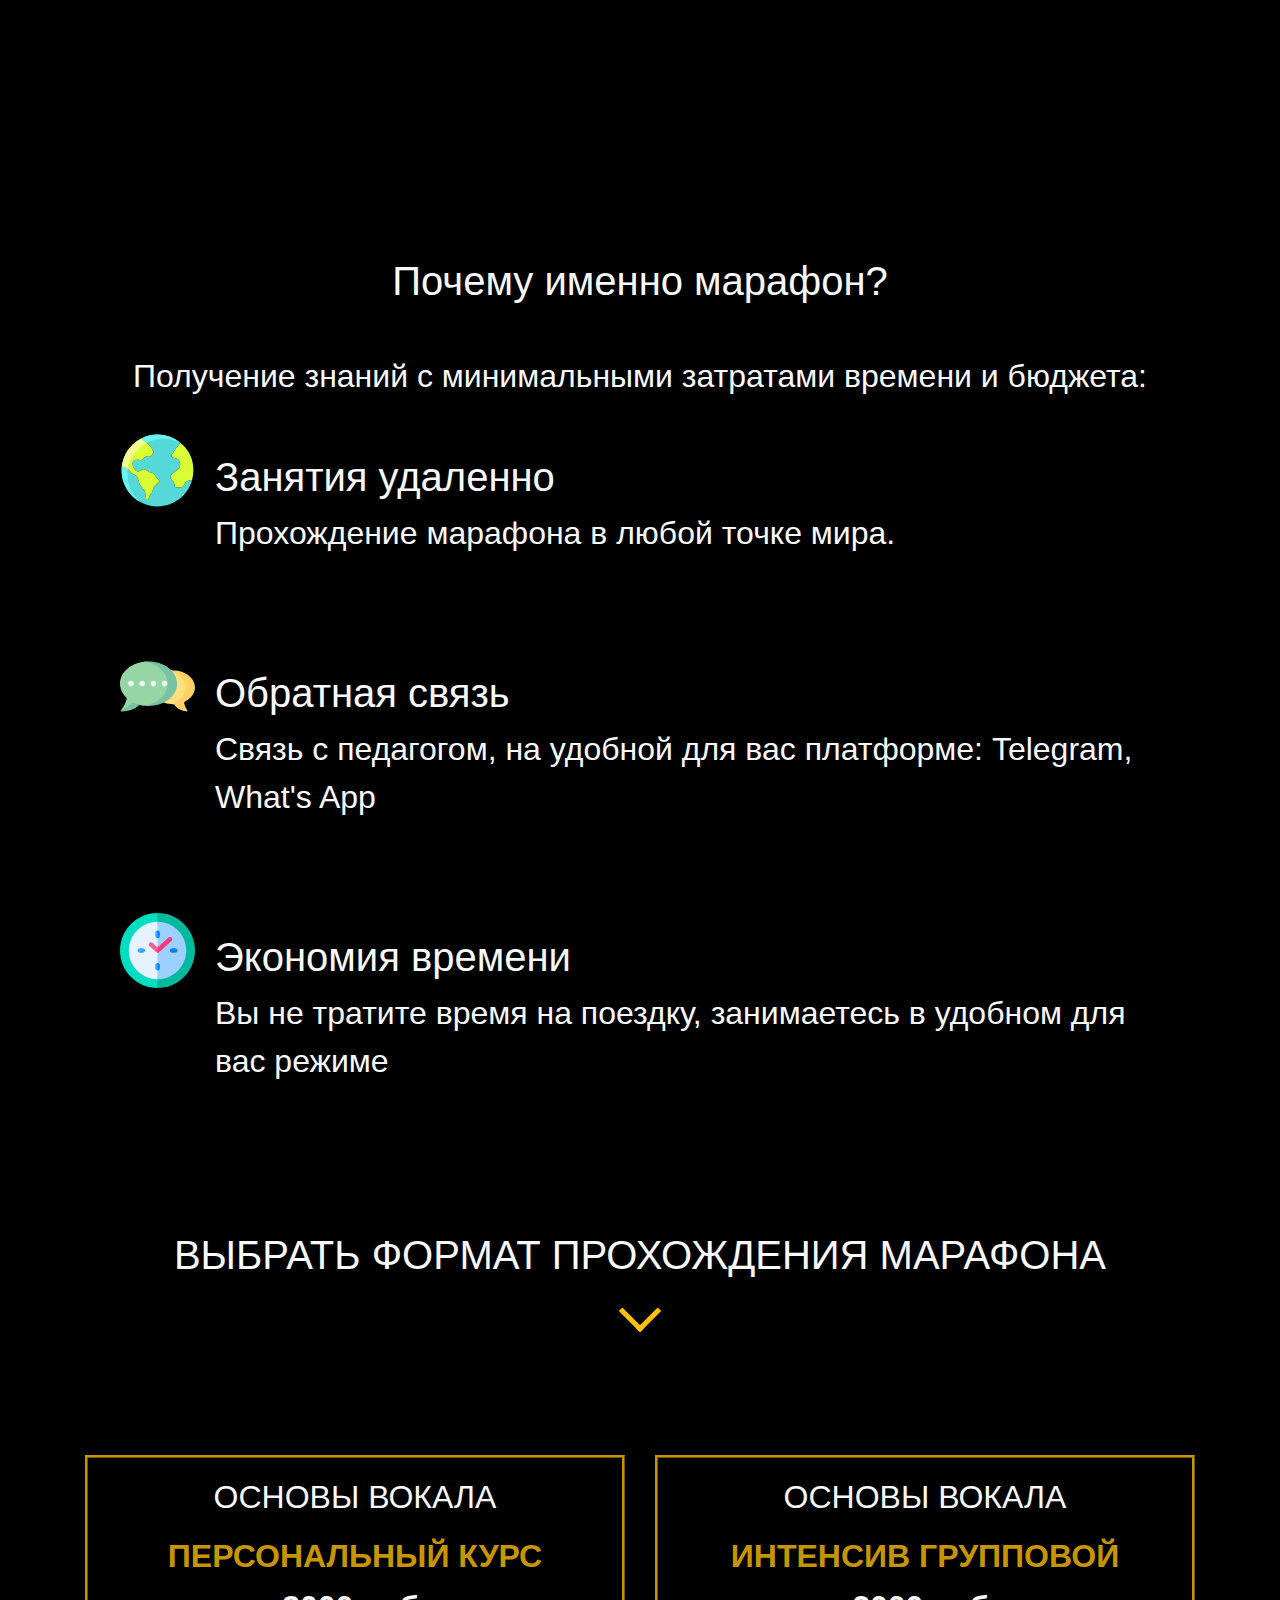
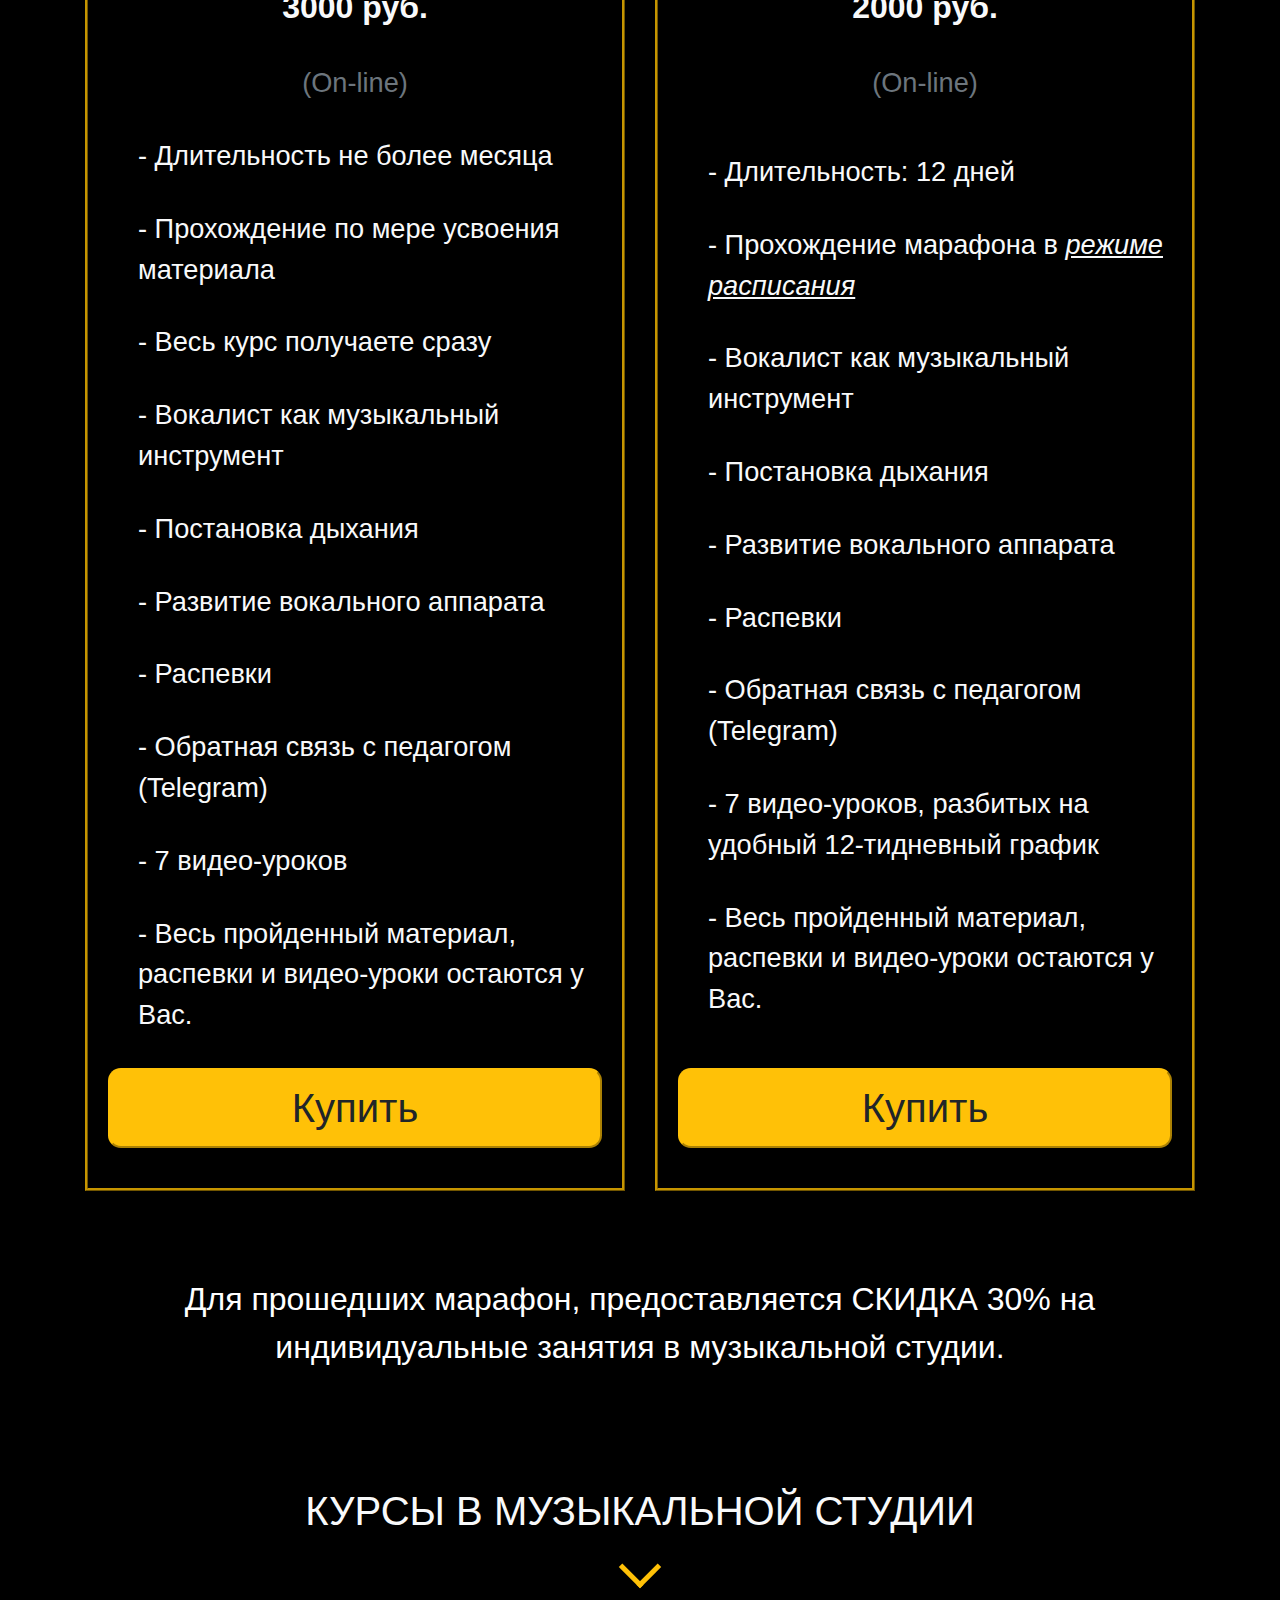
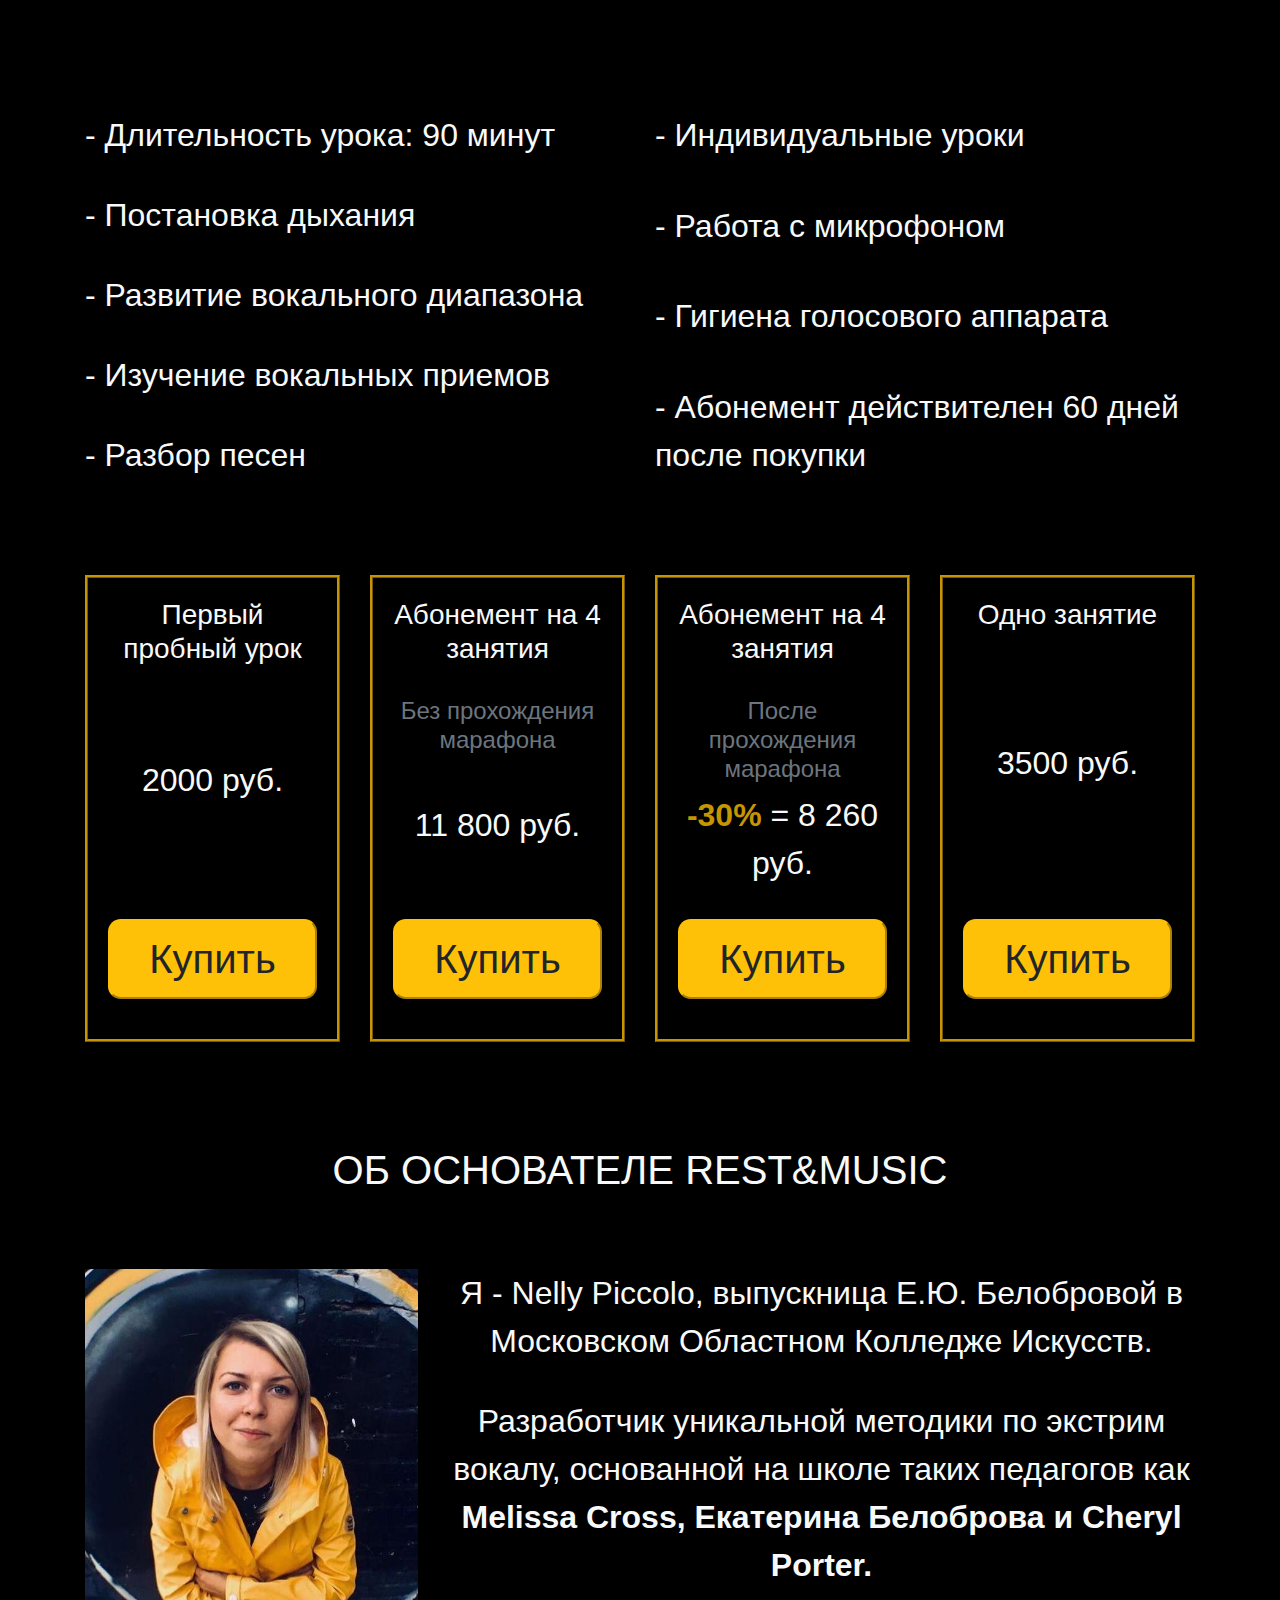
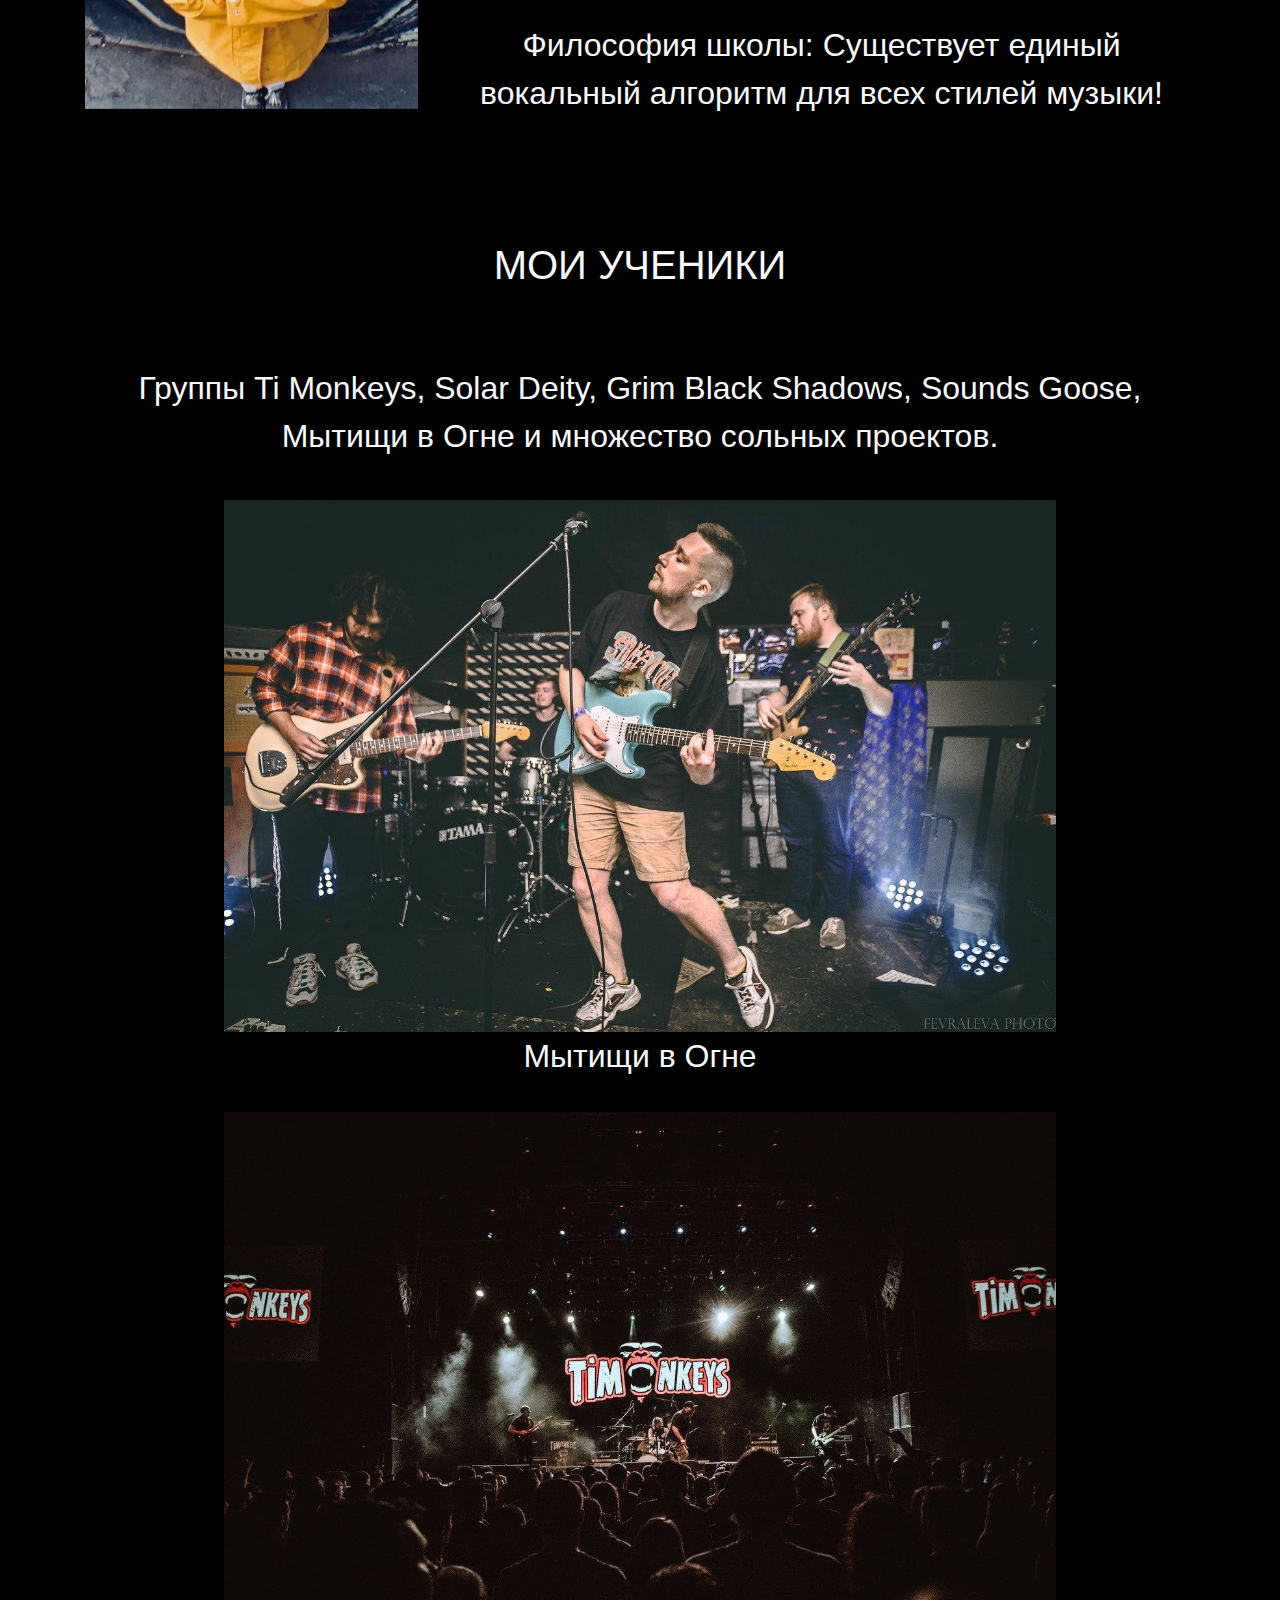
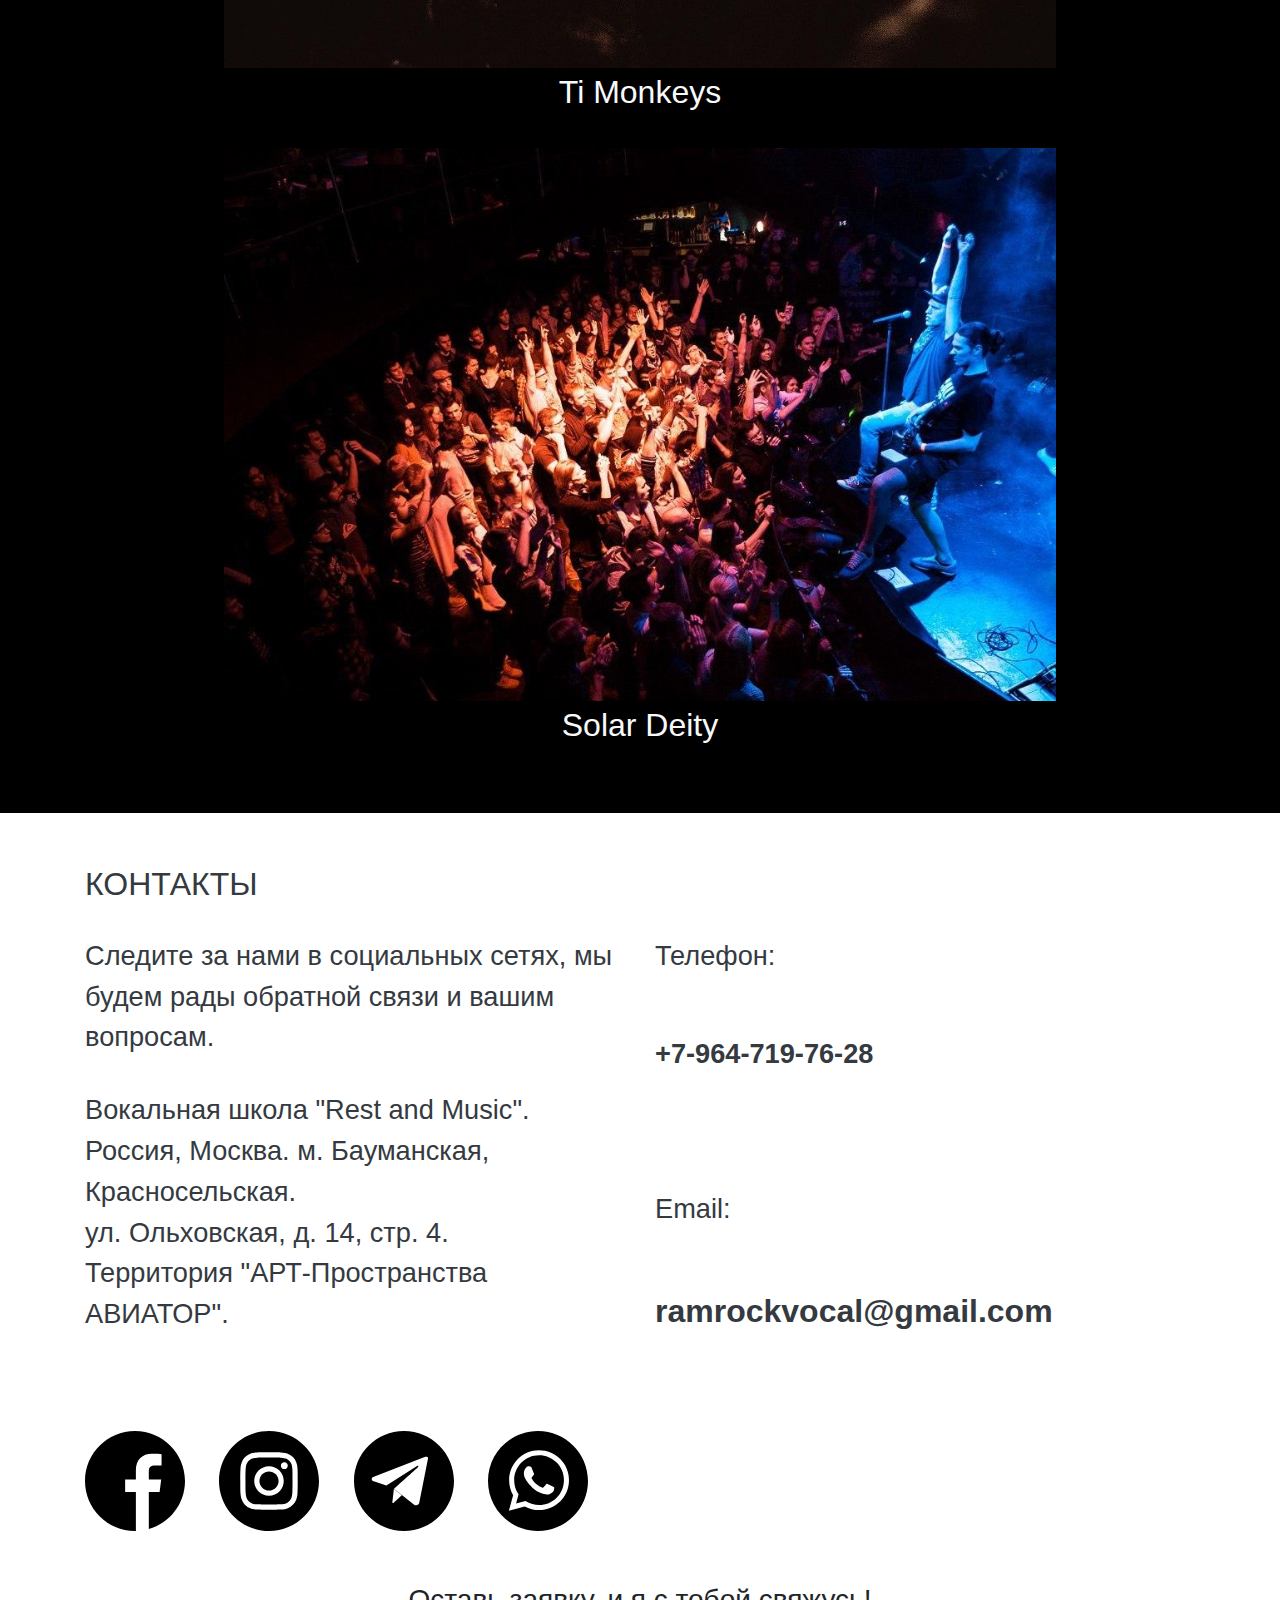
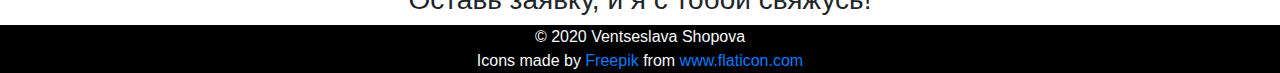
==== commit 67cc9553: "дизайн футера" ====
--- a/index.html
+++ b/index.html
@@ -321,7 +321,7 @@
         </div>
   </footer>
   <div class="contactform">
-      <div><h3>Обратная связь</h3></div>
+      <div><h3>Оставь заявку, и я с тобой свяжусь! </h3></div>
       <div id="9yYf66ty" data-formid="9D1604617276f82" class="_Forms_generate"></div>
   </div>
   <div class="footer-copyright text-light text-center">© 2020 Ventseslava Shopova<br>
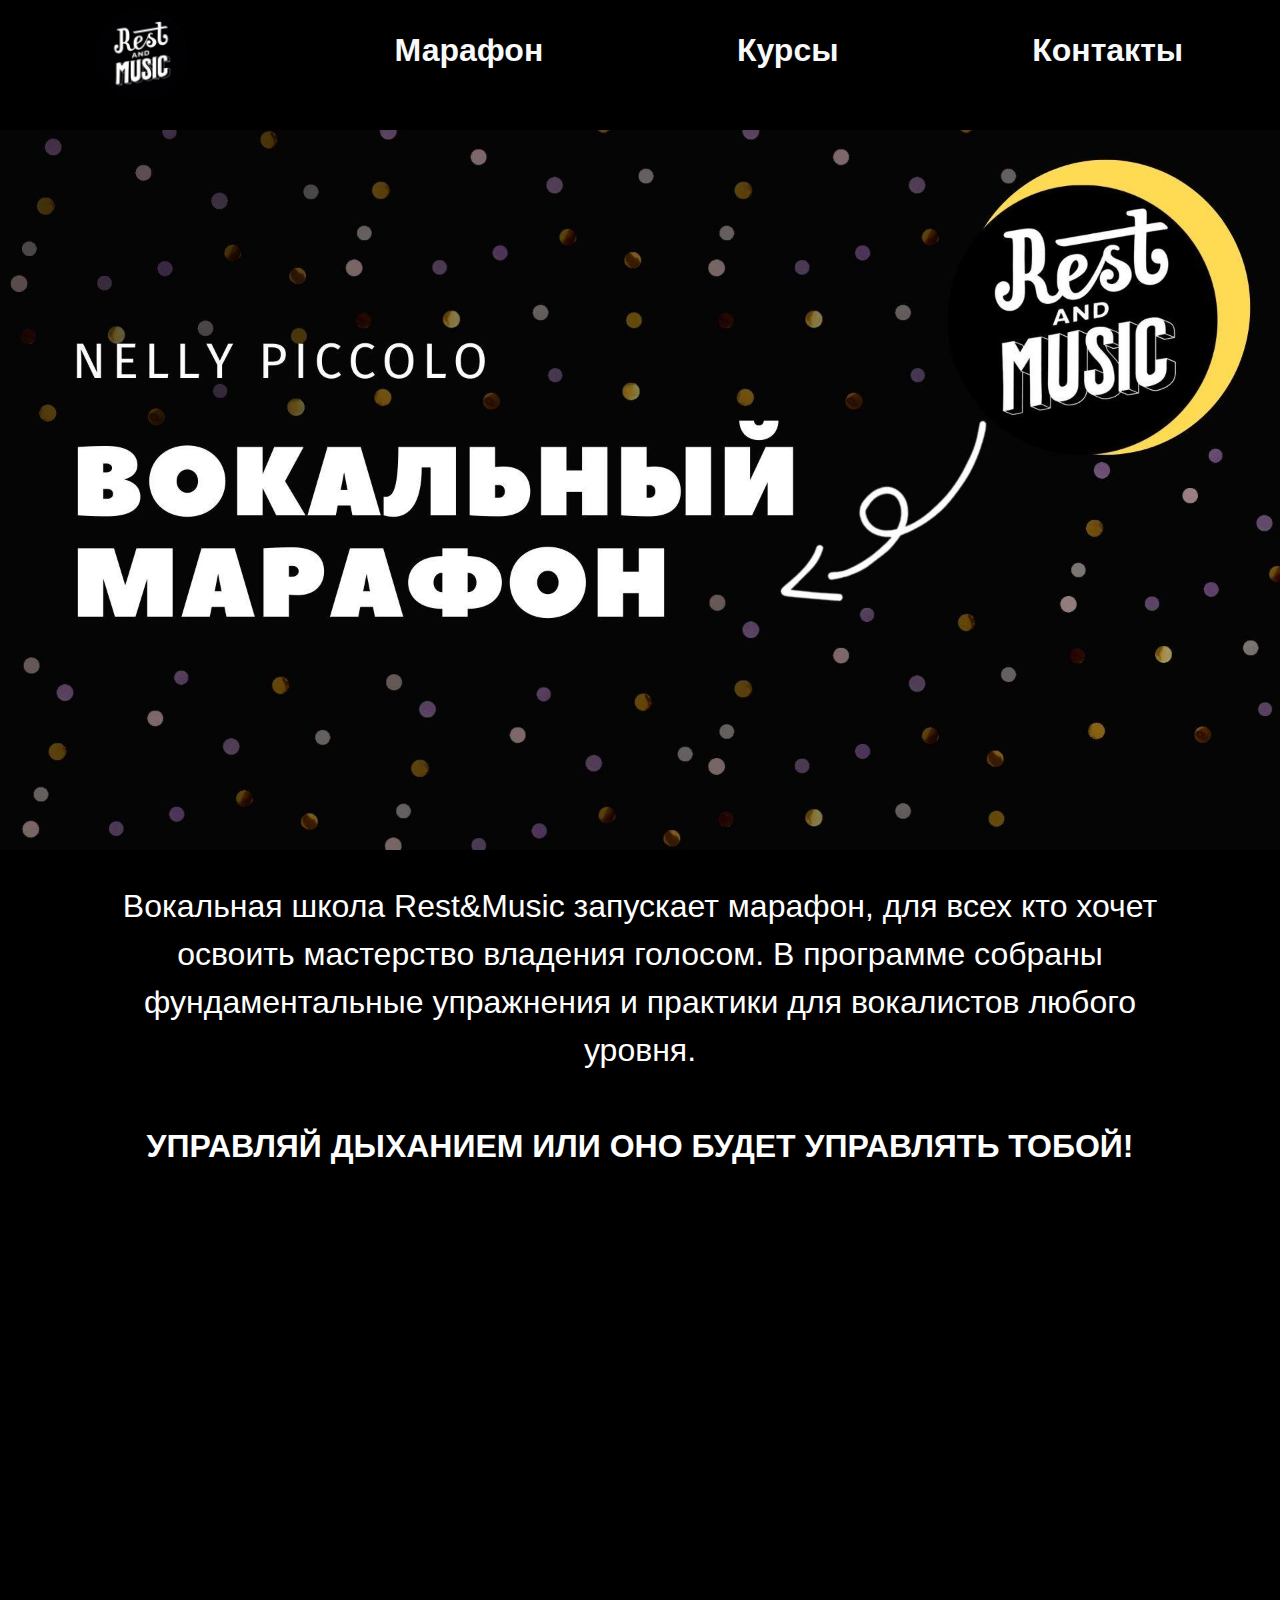
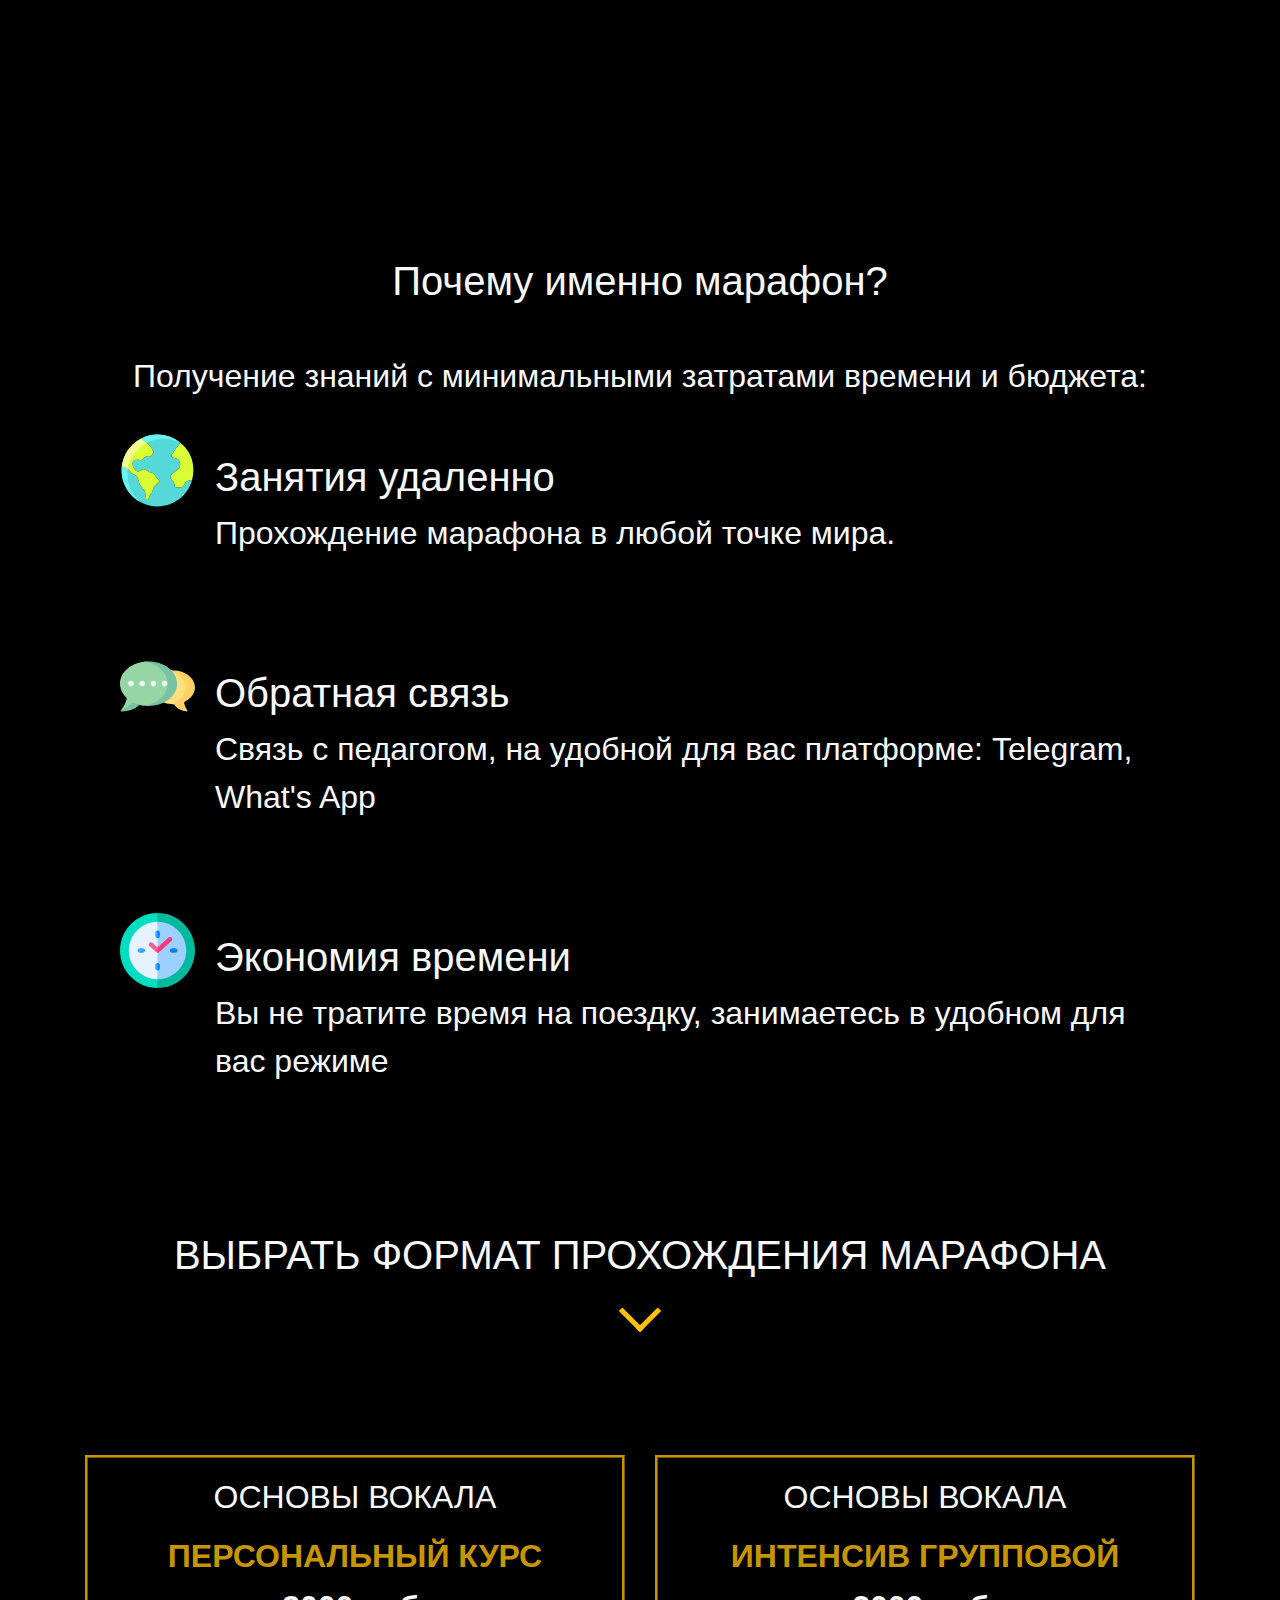
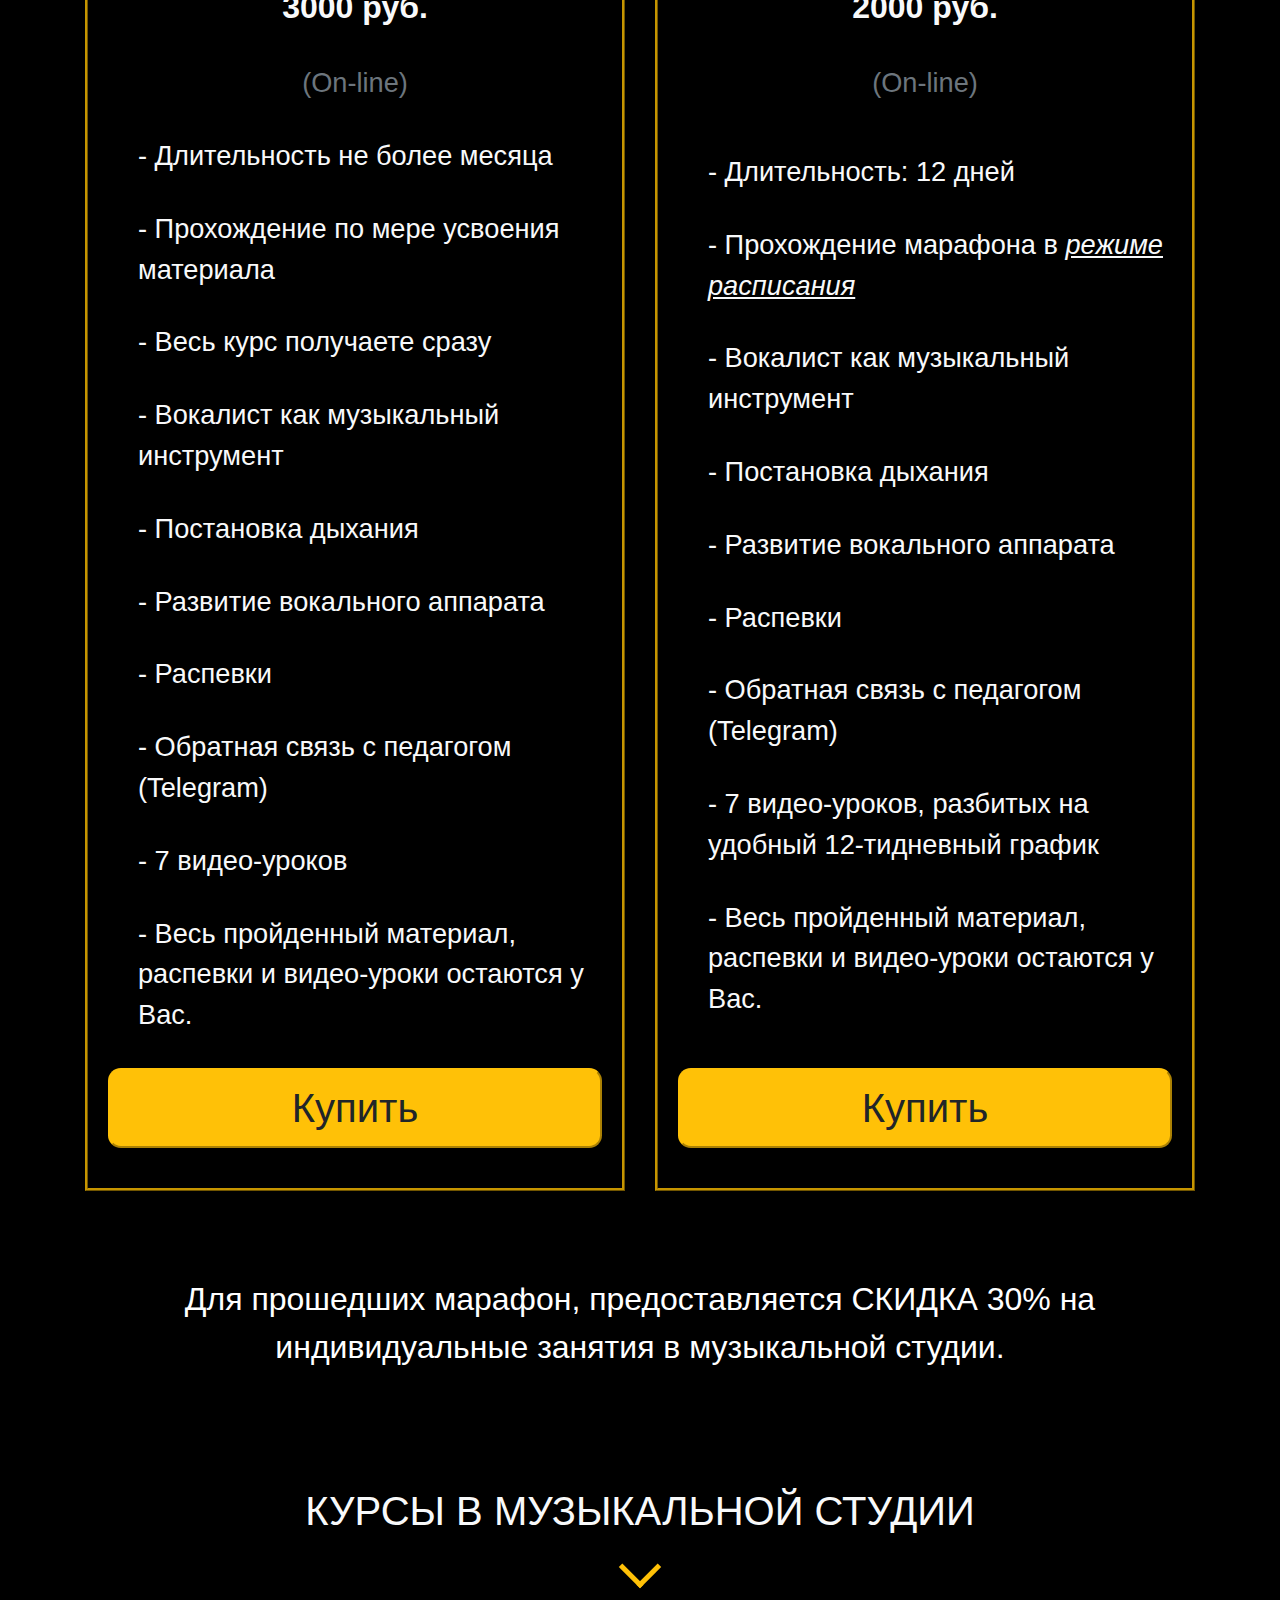
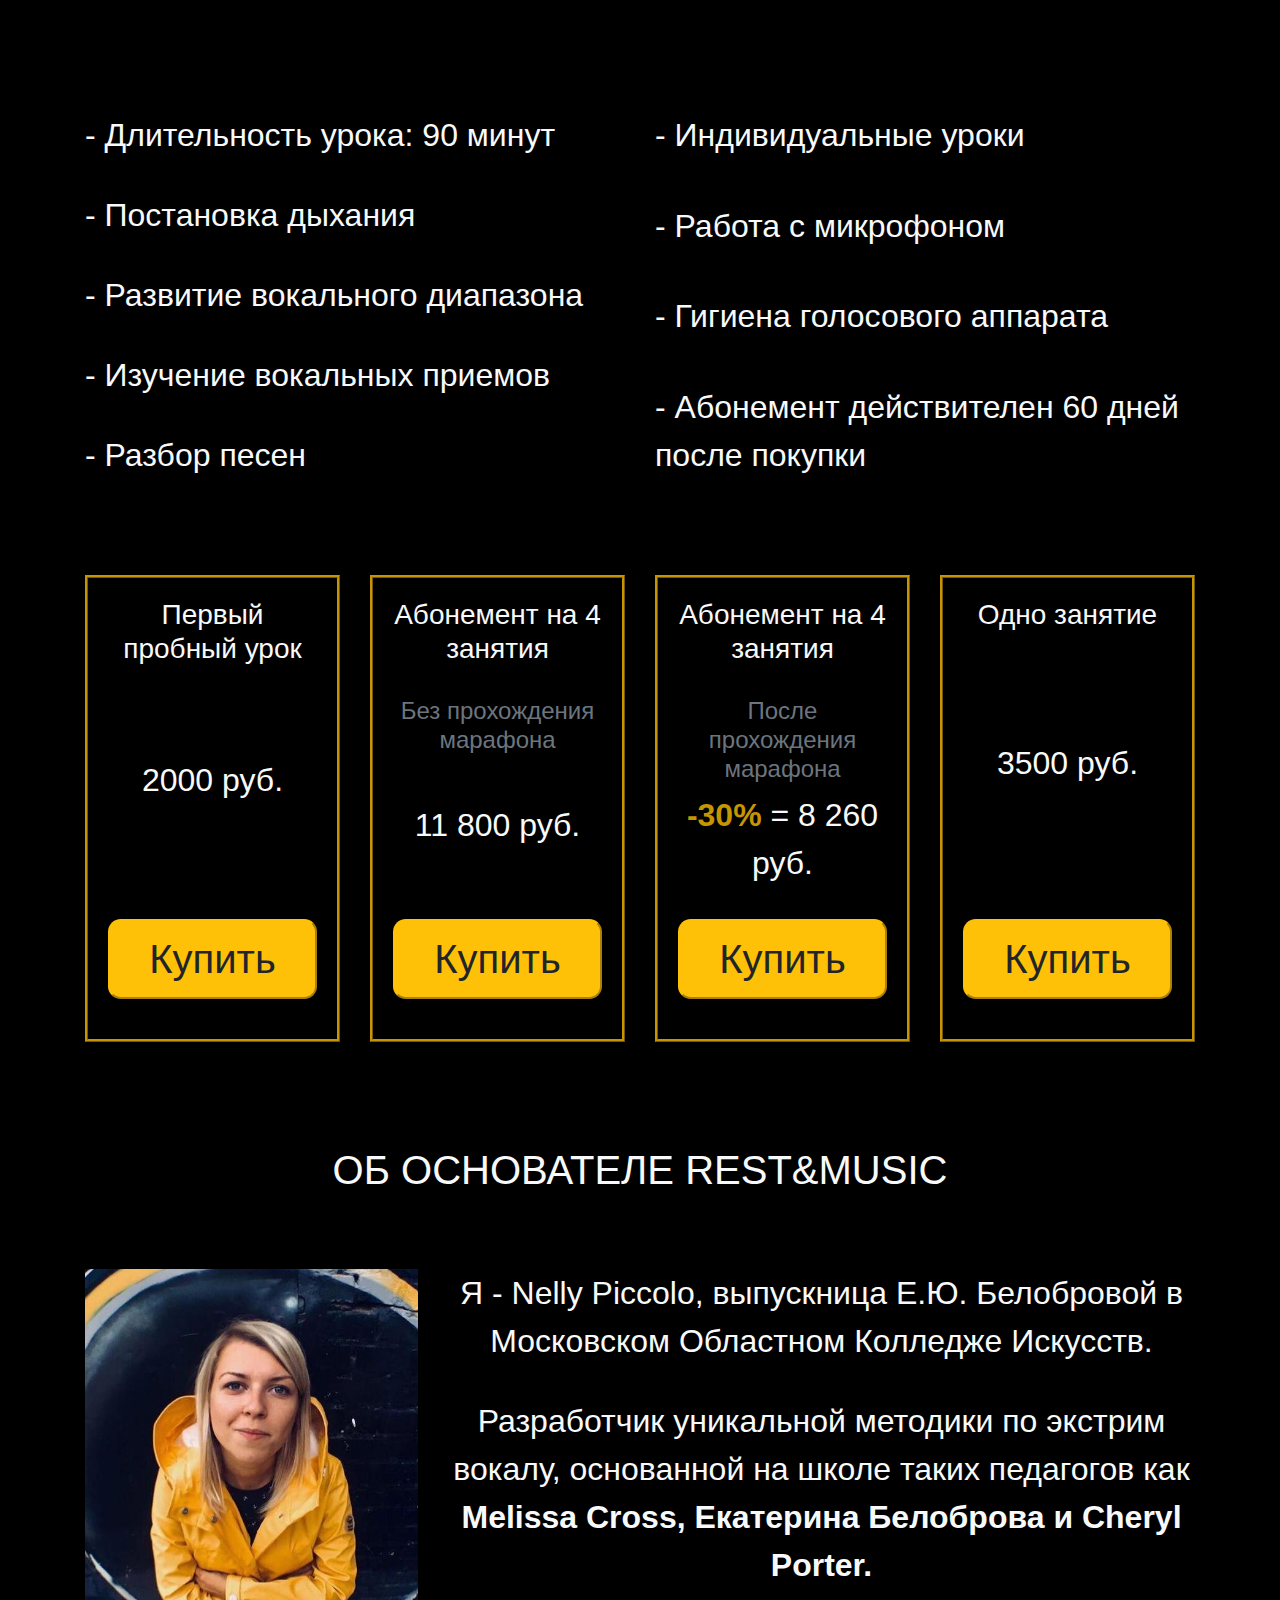
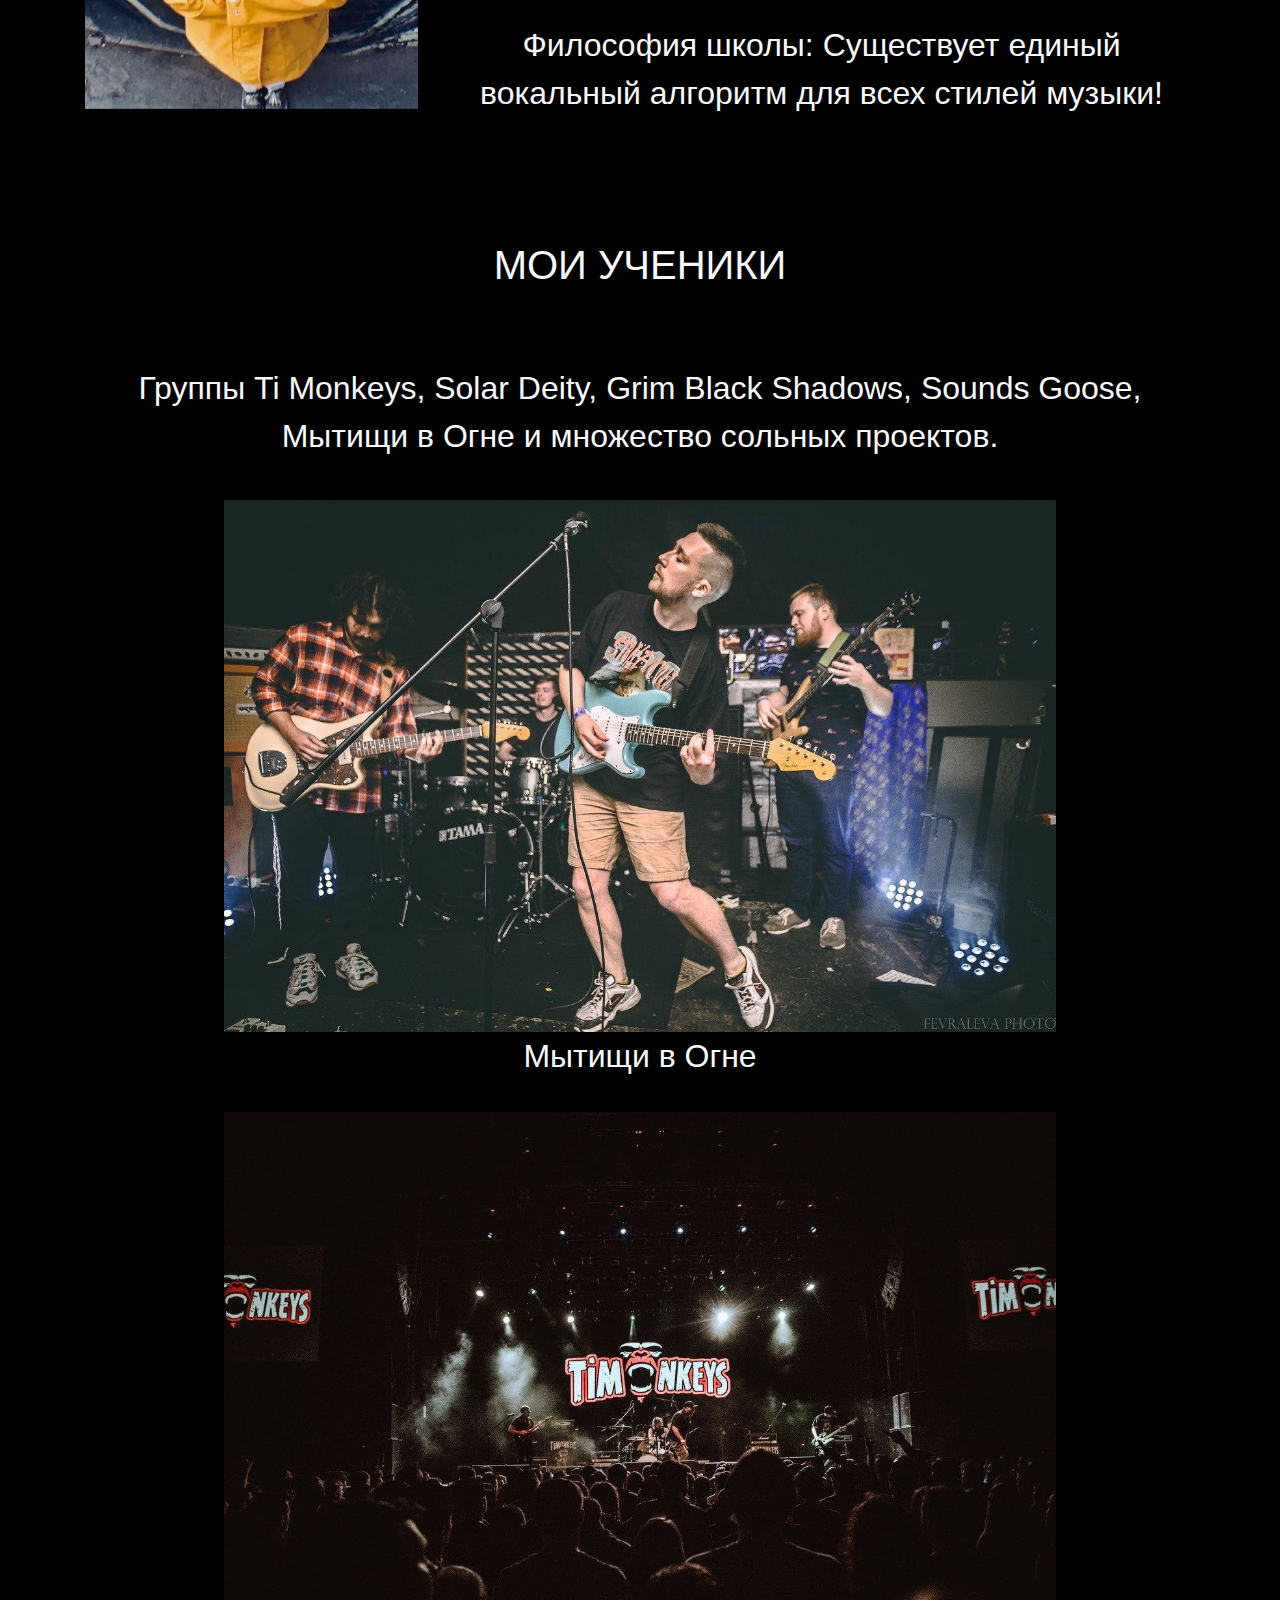
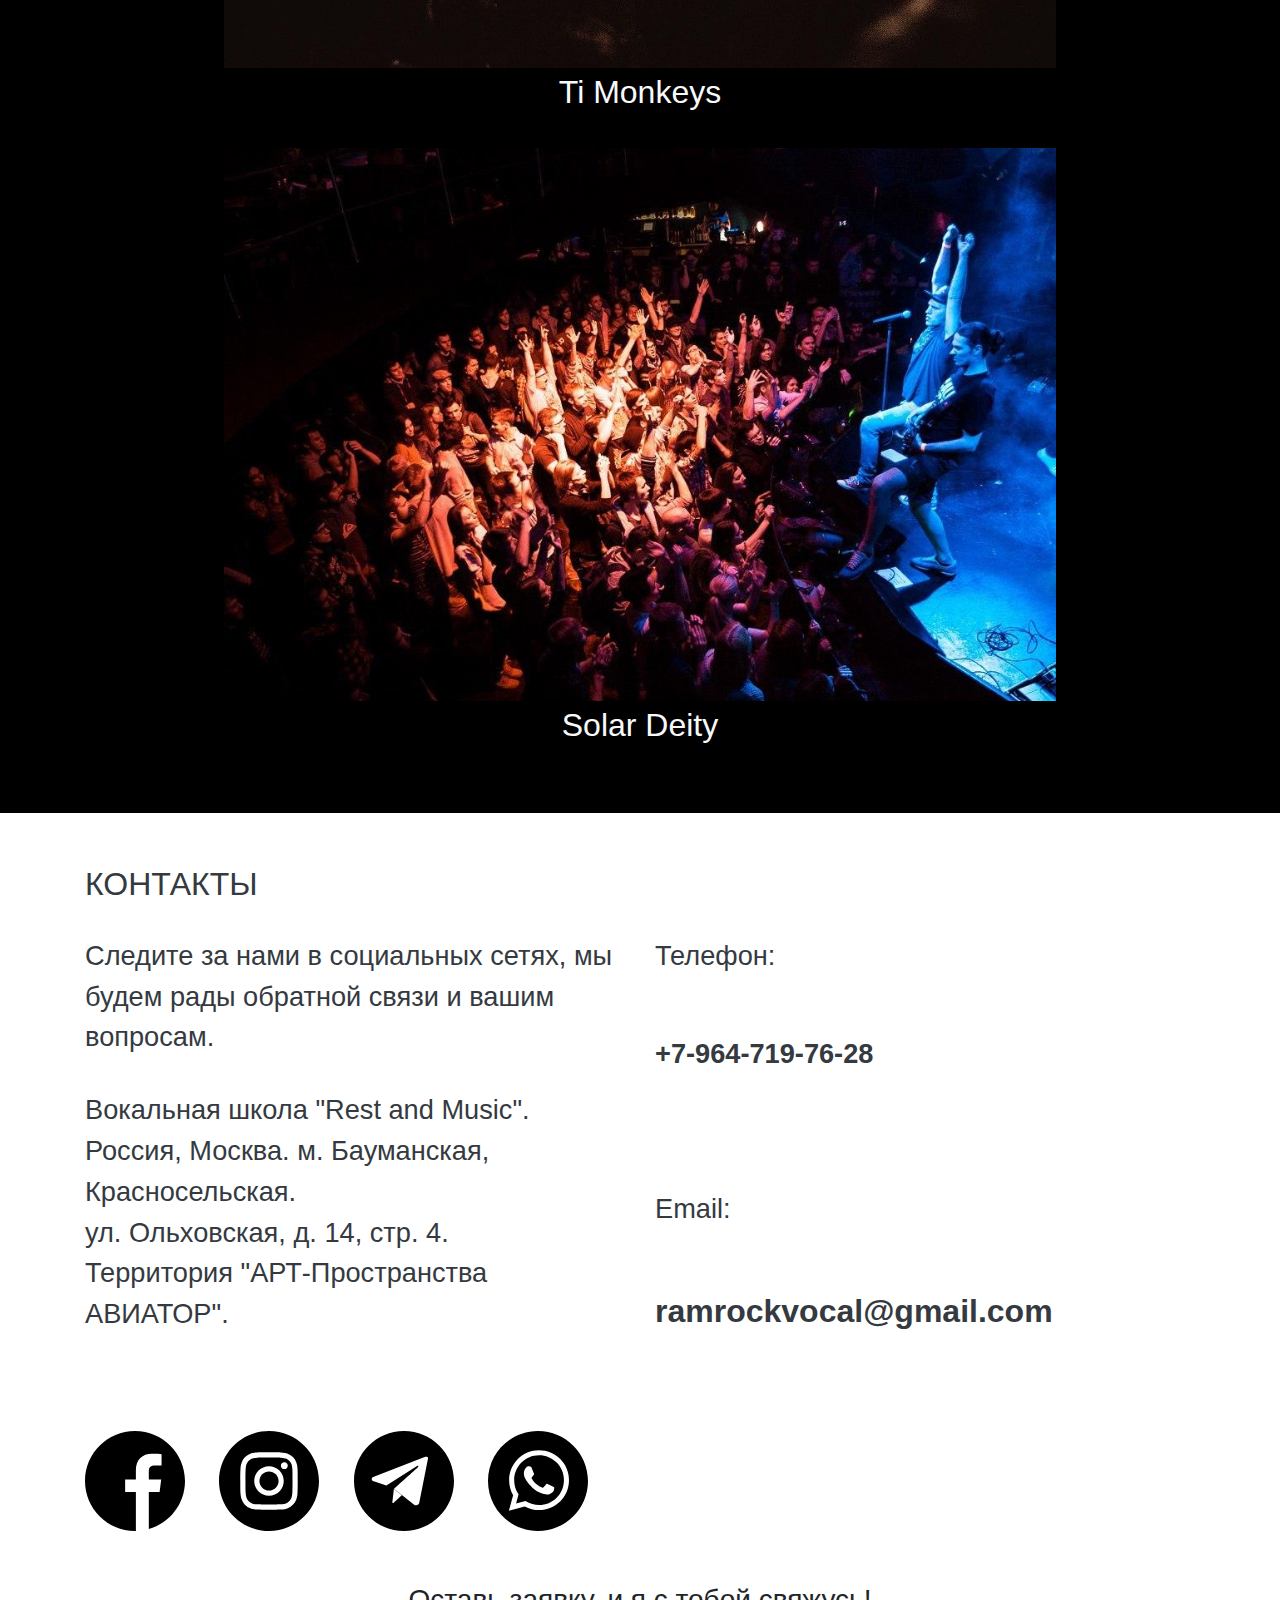
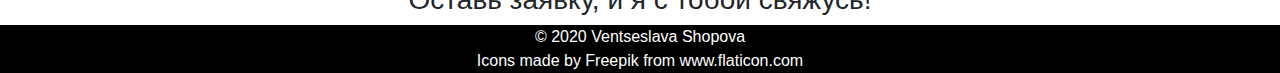
==== commit d3cf88f6: "links hover effects" ====
--- a/index.html
+++ b/index.html
@@ -1,6 +1,13 @@
 <!DOCTYPE html>
 <html lang="ru">
 <head>
+    <link rel="apple-touch-icon" sizes="180x180" href="favicon/apple-touch-icon.png">
+    <link rel="icon" type="image/png" sizes="32x32" href="favicon/favicon-32x32.png">
+    <link rel="icon" type="image/png" sizes="16x16" href="favicon/favicon-16x16.png">
+    <link rel="manifest" href="favicon/site.webmanifest">
+    <link rel="mask-icon" href="favicon/safari-pinned-tab.svg" color="#5bbad5">
+    <meta name="msapplication-TileColor" content="#da532c">
+    <meta name="theme-color" content="#ffffff">
     <meta charset="UTF-8">
     <meta name="qform-verification" content="84NAFTK67N63"/>
     <link rel="stylesheet" type="text/css" href="css/bootstrap.css">
@@ -324,7 +331,7 @@
       <div><h3>Оставь заявку, и я с тобой свяжусь! </h3></div>
       <div id="9yYf66ty" data-formid="9D1604617276f82" class="_Forms_generate"></div>
   </div>
-  <div class="footer-copyright text-light text-center">© 2020 Ventseslava Shopova<br>
+  <div class="footer-copyright">© 2020 <a href="https://venca.netlify.app/">Ventseslava Shopova</a><br>
        Icons made by <a href="https://www.flaticon.com/authors/freepik"
        title="Freepik" target=_blank>Freepik</a> from <a href="https://www.flaticon.com/"
        title="Flaticon" target=_blank> www.flaticon.com</a>
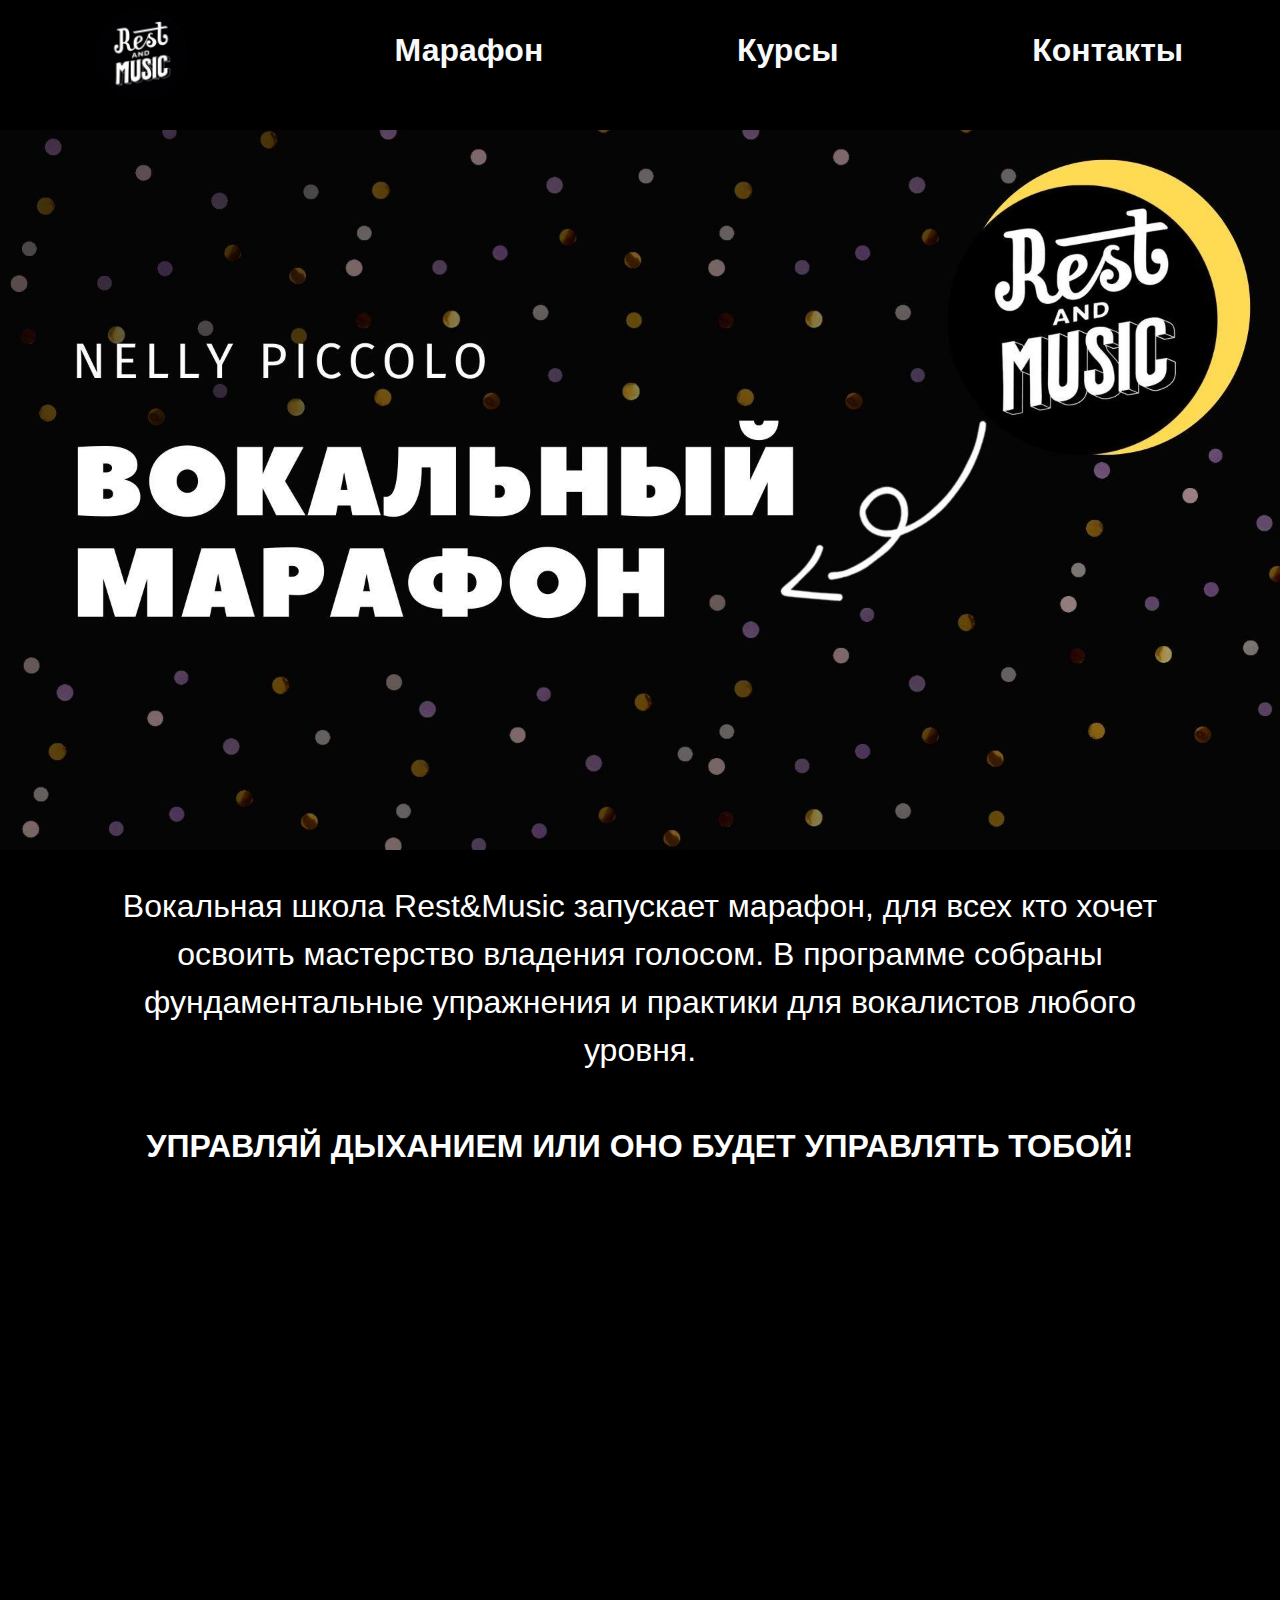
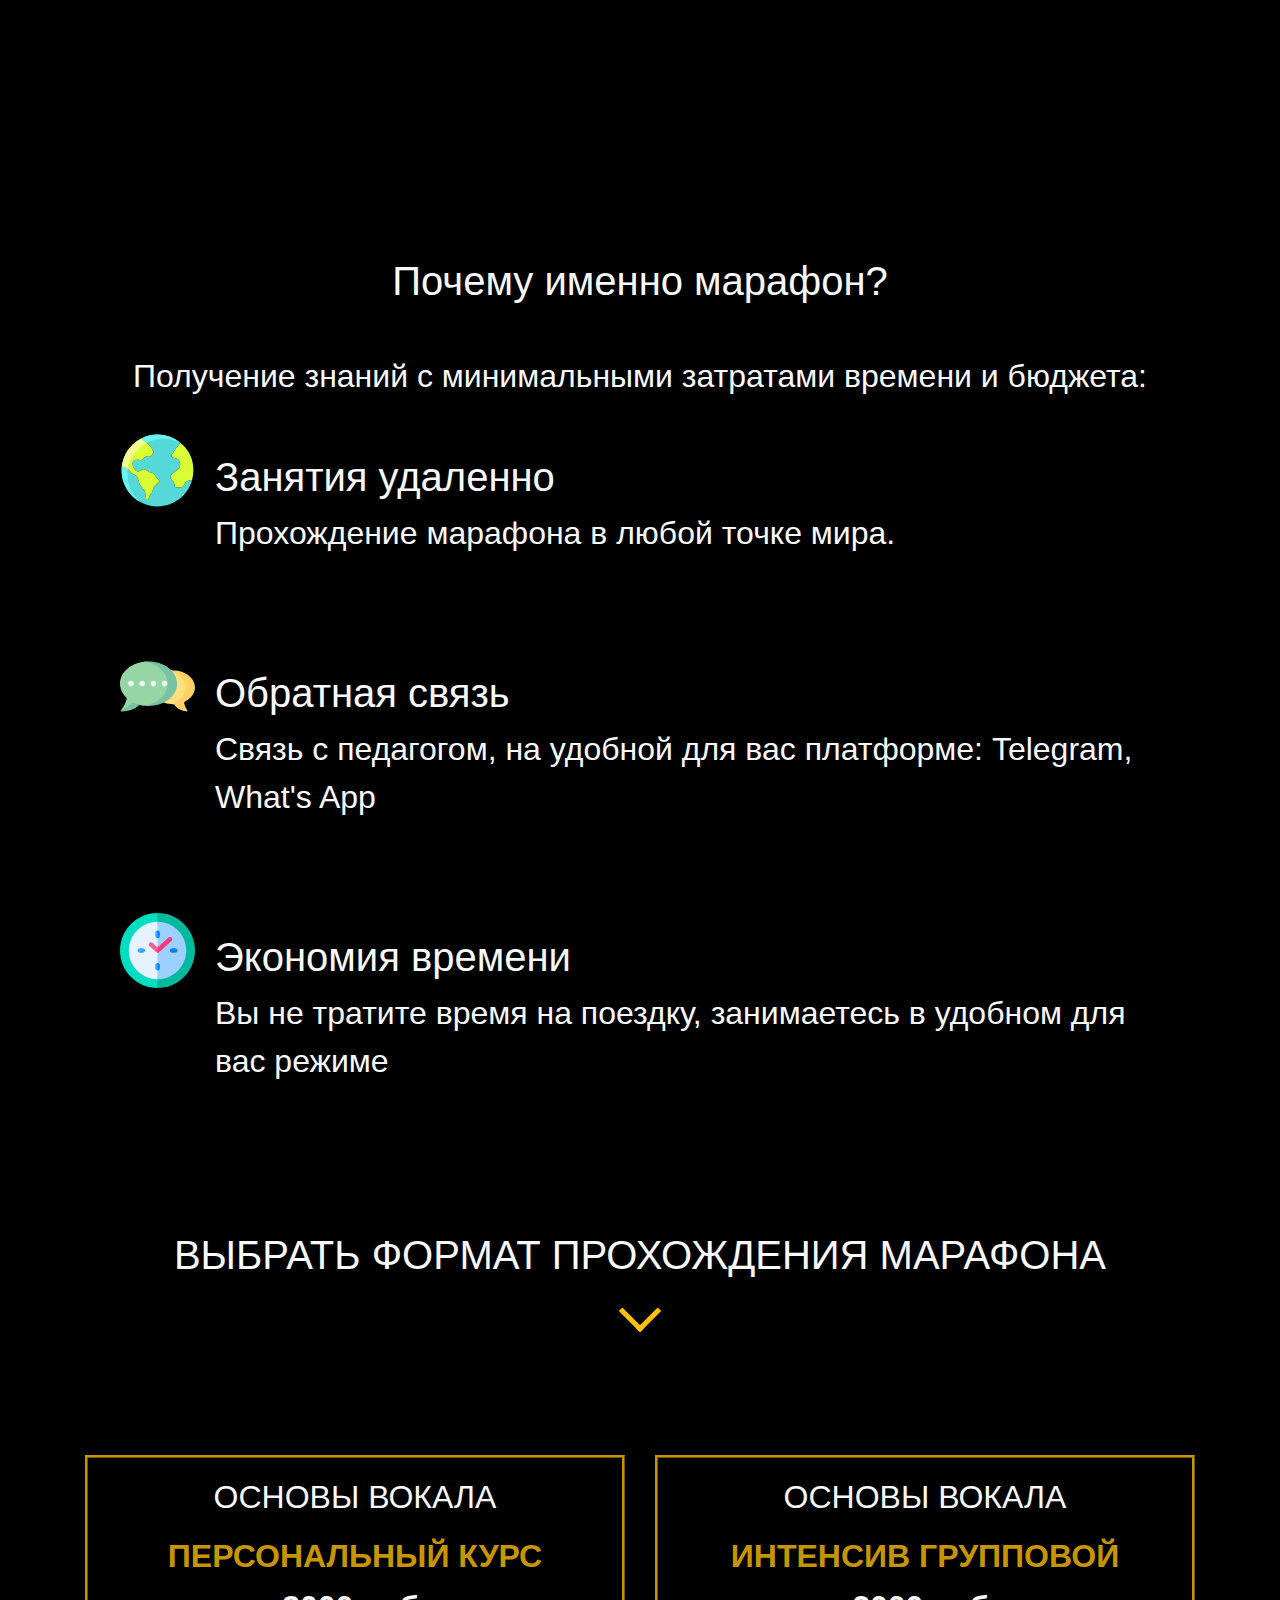
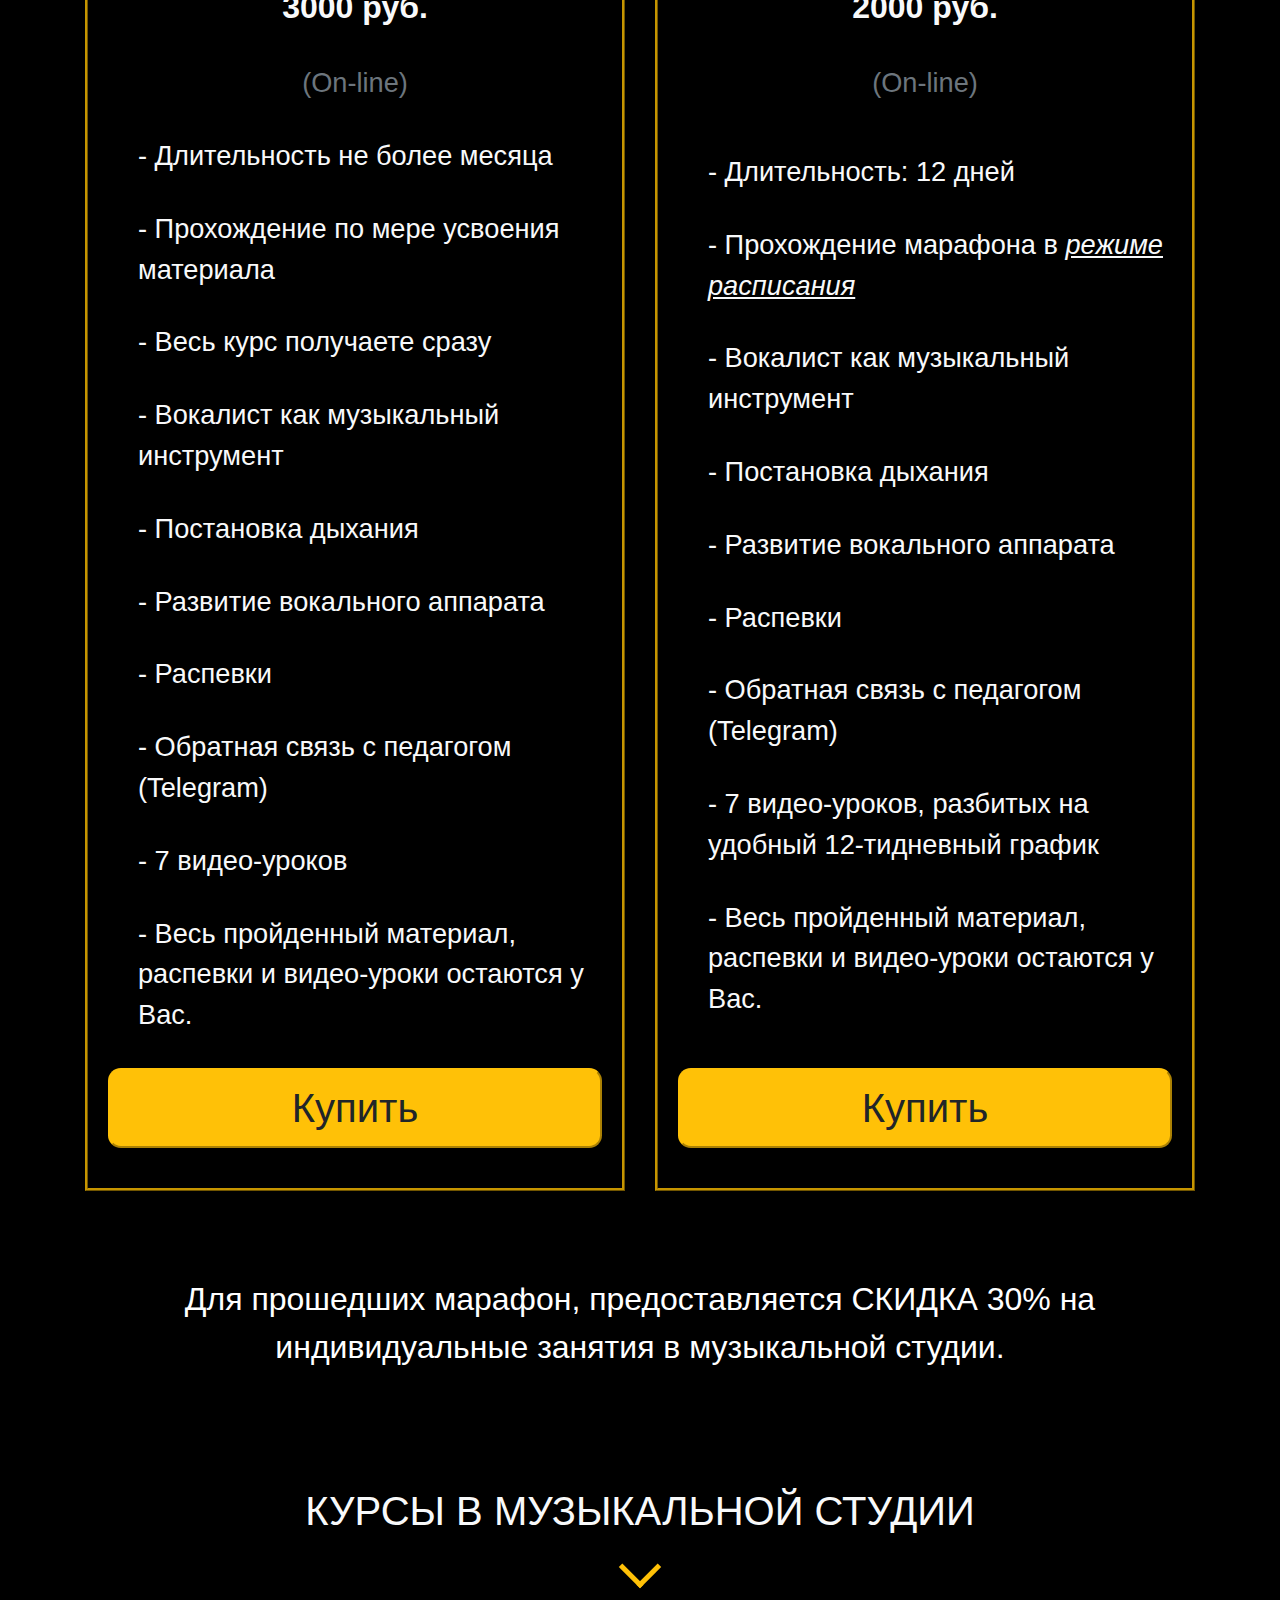
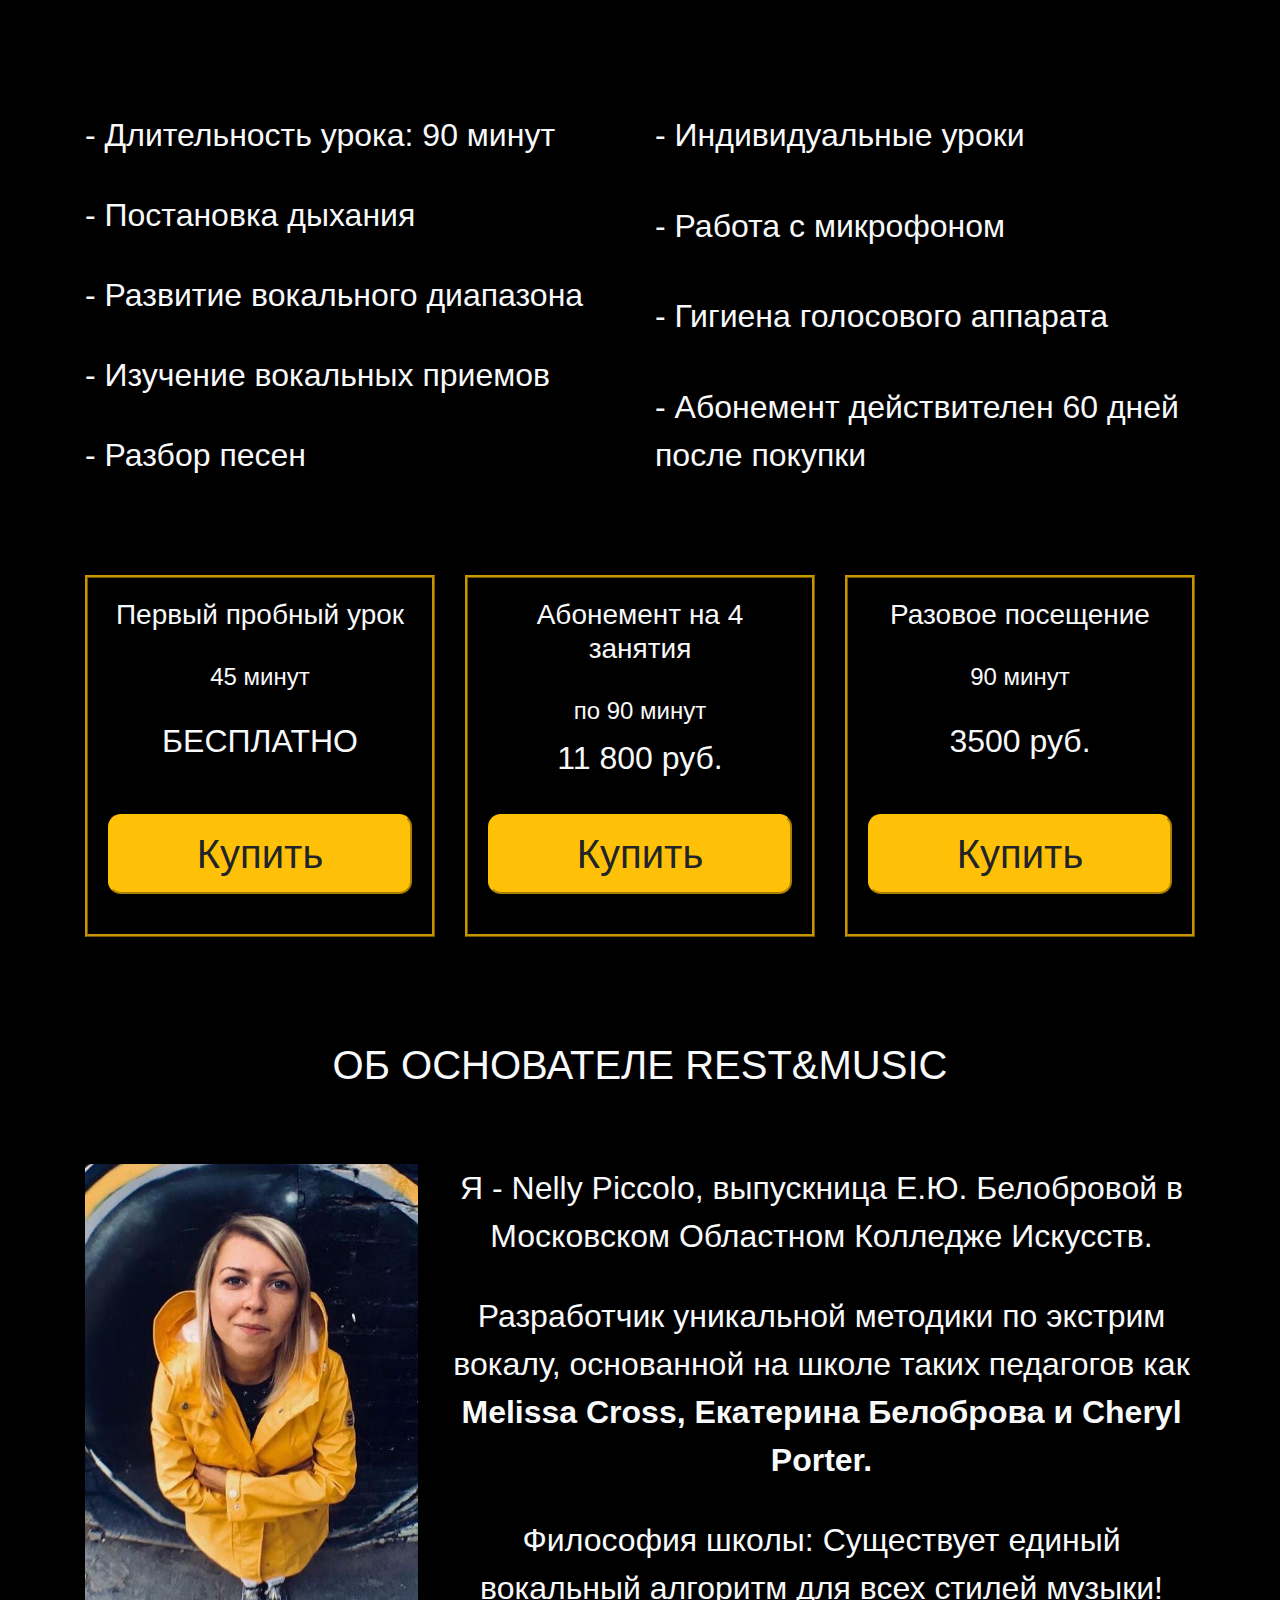
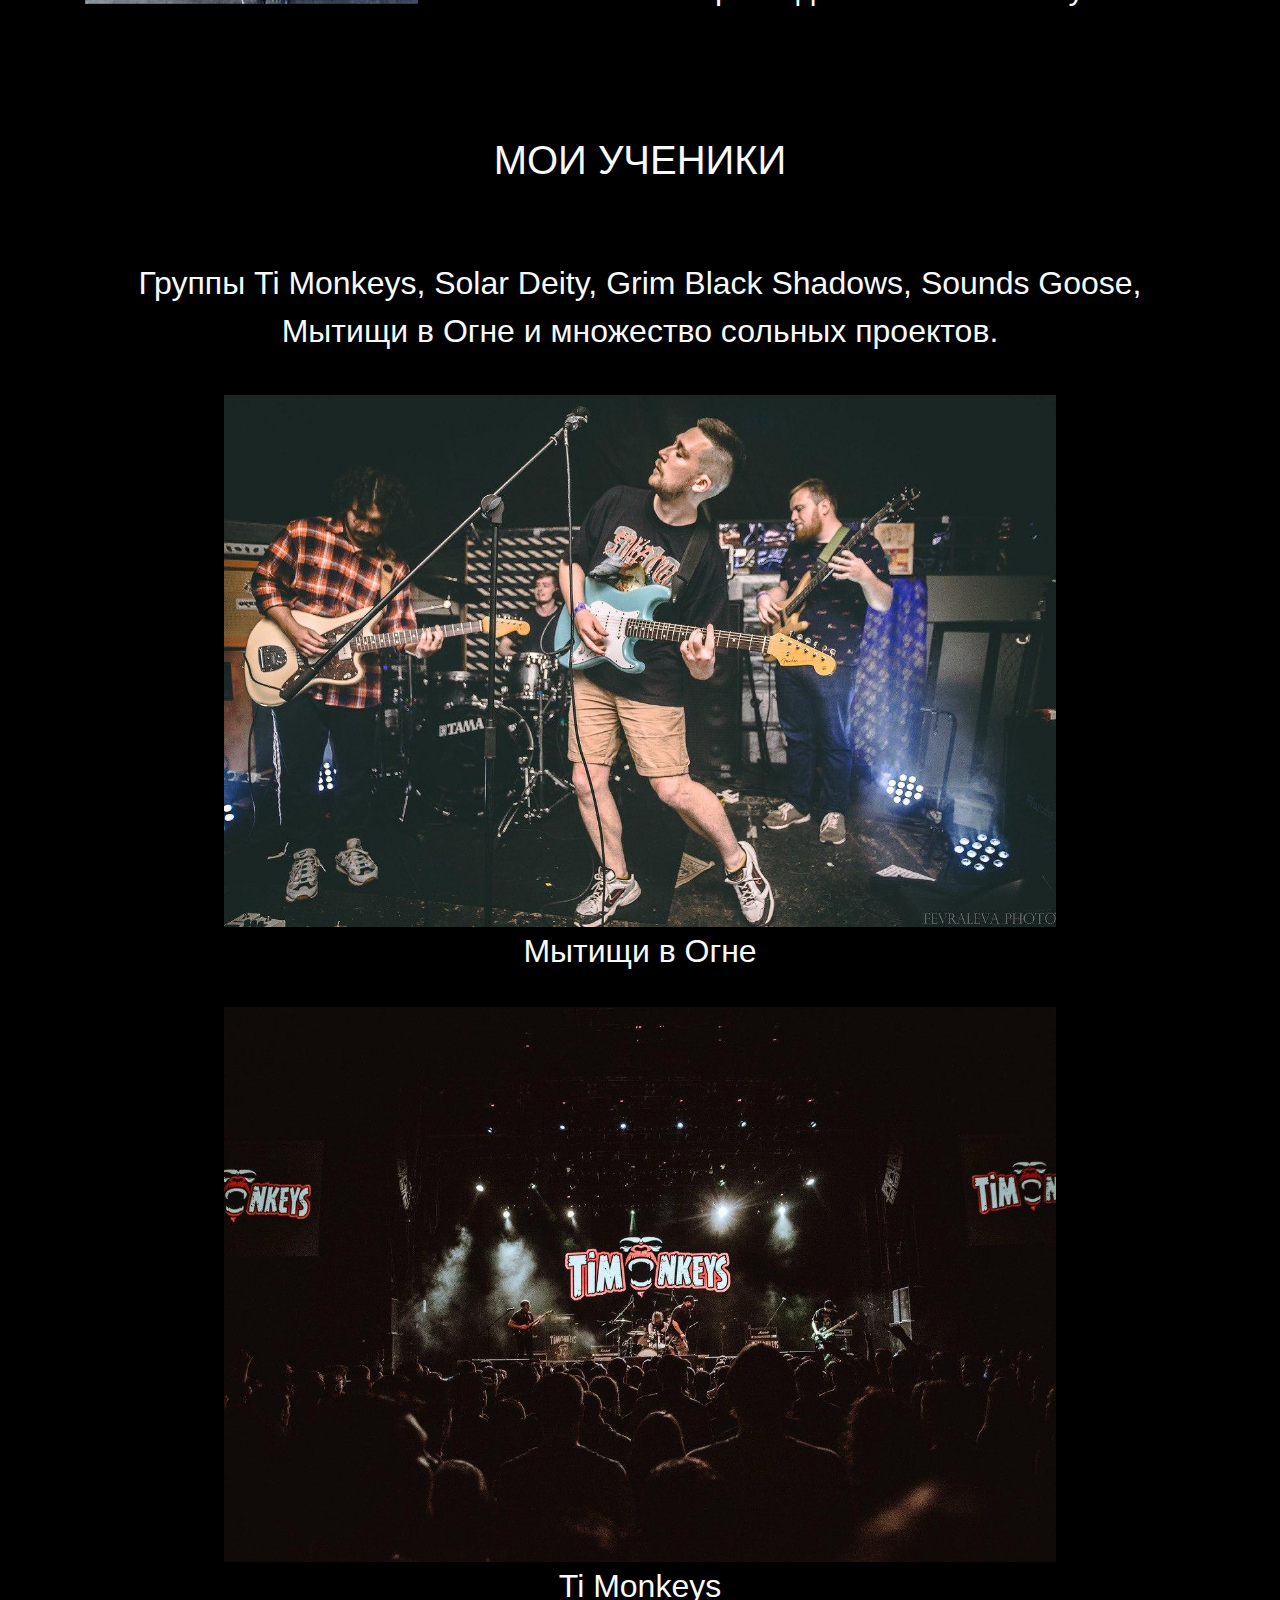
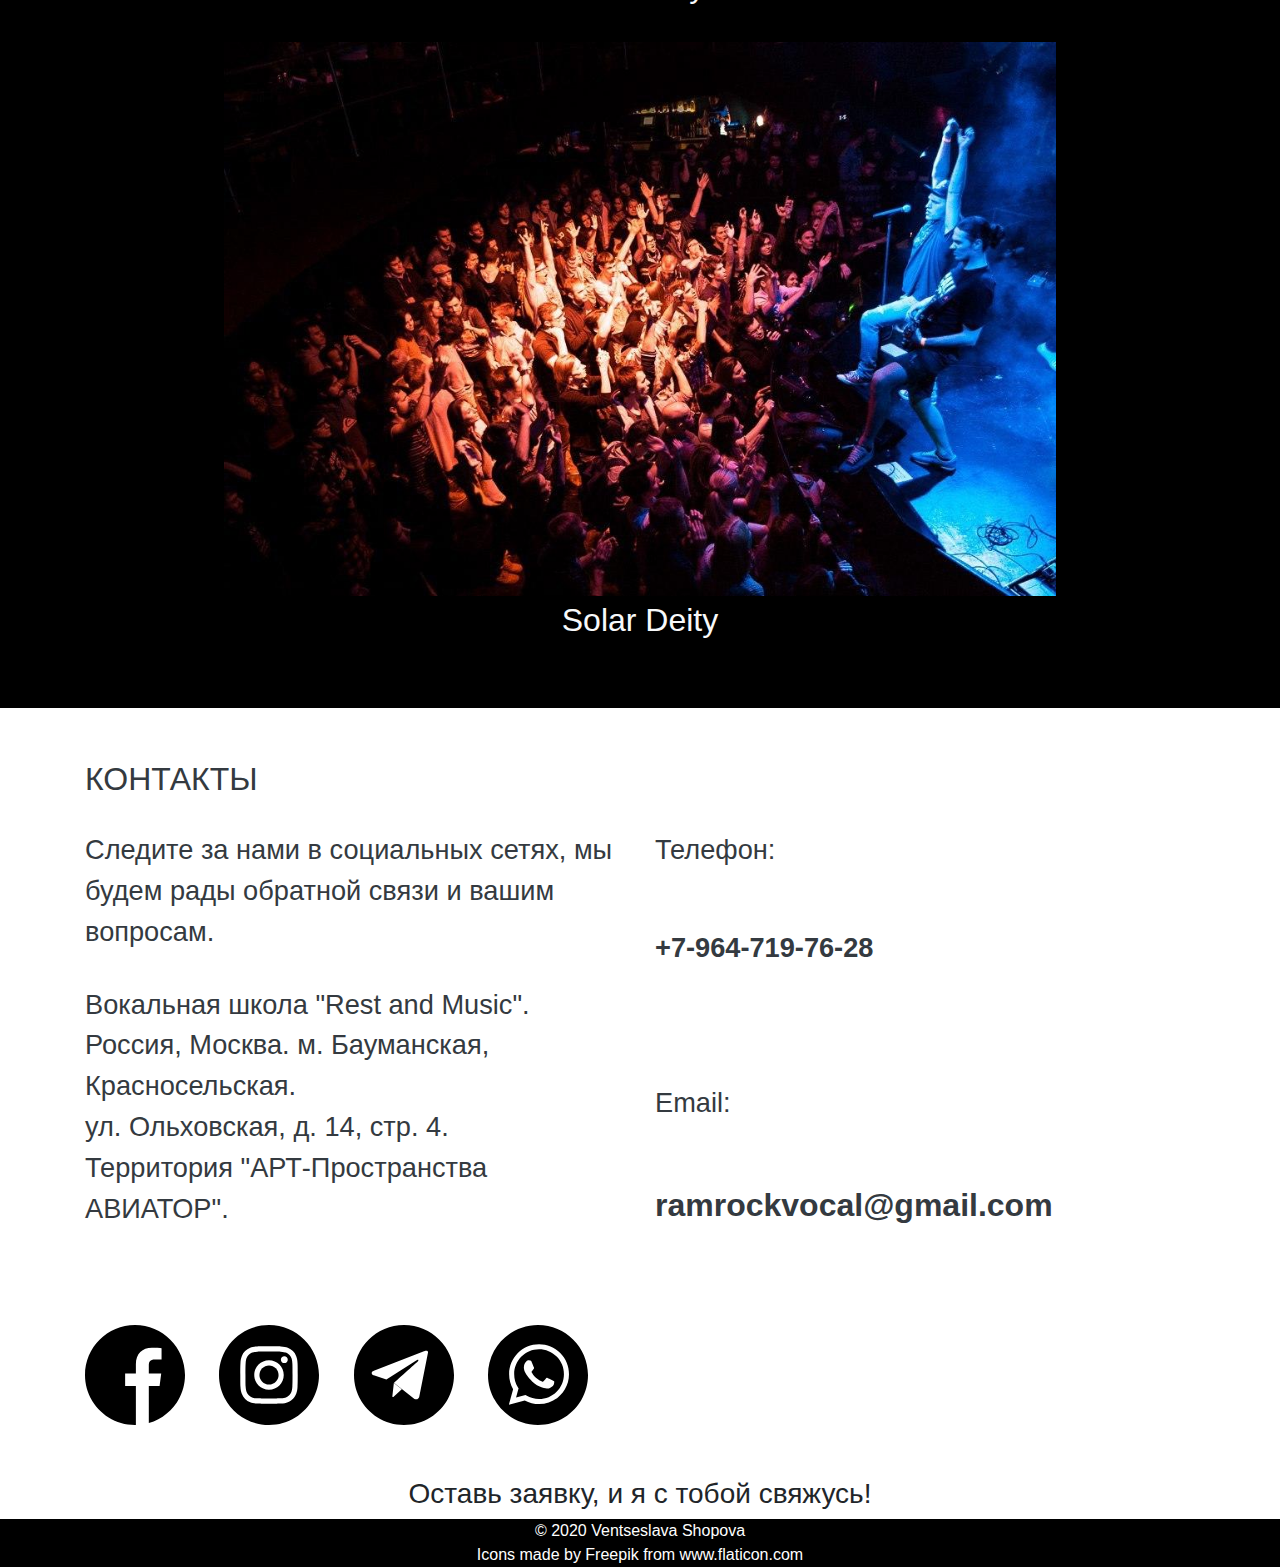
==== commit a57a3734: "price update" ====
--- a/index.html
+++ b/index.html
@@ -27,8 +27,8 @@
   <header class="header fixed-top">
      <nav class="nav align-items-center justify-content-lg-around justify-content-sm-around">
         <a class="navbar-brand" href="#top">
-        <img src="ram2-removebg-preview.png" width="120" height="120"
-         class="d-inline-block align-top" alt="Rest and Music">
+        <img src="img/ram2-removebg-preview.png" width="120" height="120"
+             class="d-inline-block align-top" alt="Rest and Music">
         </a>
         <a class="nav-link text-light font-weight-bolder" href="#maraphon">Марафон</a>
         <a class="nav-link text-light font-weight-bolder" href="#kursi">Курсы</a>
@@ -36,7 +36,7 @@
      </nav>
   </header>
   <div class="fon1">
-    <img src="107718540_876514126171540_449236627733388166_n.jpg" width="100%">
+    <img src="img/107718540_876514126171540_449236627733388166_n.jpg" width="100%">
   </div>
   <div class="container text-center">
       <p class="text-white">Вокальная школа Rest&Music запускает
@@ -46,10 +46,10 @@
       </p>
   </div>
   <div class="container">
-    <iframe width=100% height="500" src="https://www.youtube.com/embed/yfImoCkiJ0o"
-      frameborder="0" allow="accelerometer; autoplay; encrypted-media; gyroscope;
+      <iframe width=100% height="500" src="https://www.youtube.com/embed/yfImoCkiJ0o"
+              frameborder="0" allow="accelerometer; autoplay; encrypted-media; gyroscope;
       picture-in-picture" allowfullscreen>
-    </iframe>
+      </iframe>
   </div>
   <div class="container text-center text-light">
       <h1>Почему именно марафон?</h1><br>
@@ -58,7 +58,7 @@
           <div class="col-12">
               <div class="icon">
                 <div>
-                  <img width="75px" src="icons/globe.svg">
+                  <img width="75px" src="img/icons/globe.svg">
                 </div>
                 <div class="imgcaption">
                   <h1>Занятия удаленно</h1>
@@ -67,7 +67,7 @@
               </div>
               <div class="icon">
                  <div>
-                   <img width="75px" src="icons/message.svg">
+                   <img width="75px" src="img/icons/message.svg">
                  </div>
                  <div class="imgcaption">
                     <h1>Обратная связь</h1>
@@ -77,7 +77,7 @@
               </div>
               <div class="icon">
                   <div>
-                    <img width="75px" src="icons/clock.svg">
+                    <img width="75px" src="img/icons/clock.svg">
                   </div>
                   <div class="imgcaption">
                      <h1>Экономия времени</h1>
@@ -185,13 +185,14 @@
   </div>
   <div class="container text-center text-light">
      <div class="row">
-         <div class="col-lg-3 col-md-12 col-sm-12">
+         <div class="col-lg-4 col-md-12 col-sm-12">
              <div class="blocks">
                  <div class="blockheader">
                      <h3>Первый пробный урок</h3>
+                     <h4>45 минут</h4>
                  </div>
                  <div class="blockprice">
-                     <p>2000 руб.</p>
+                     <p>БЕСПЛАТНО</p>
                  </div>
                  <div class="blockbutton">
                      <div class="yellowbutton">
@@ -202,11 +203,11 @@
                  </div>
              </div>
          </div>
-         <div class="col-lg-3 col-md-12 col-sm-12">
+         <div class="col-lg-4 col-md-12 col-sm-12">
              <div class="blocks">
                  <div class="blockheader">
                      <h3>Абонемент на 4 занятия</h3>
-                     <h4 style="color: #6c757d">Без прохождения марафона</h4>
+                     <h4>по 90 минут</h4>
                  </div>
                  <div class="blockprice">
                      <p>11 800 руб.</p>
@@ -220,28 +221,11 @@
                  </div>
              </div>
          </div>
-         <div class="col-lg-3 col-md-12 col-sm-12">
-            <div class="blocks">
-                <div class="blockheader">
-                    <h3>Абонемент на 4 занятия</h3>
-                    <h4 style="color: #6c757d">После прохождения марафона</h4>
-                </div>
-                <div class="blockprice">
-                    <p><b style="color: #c69500">-30%</b> = 8 260 руб.</p>
-                </div>
-                <div class="blockbutton">
-                    <div class="yellowbutton">
-                        <a href="8260.html" target=_blank>
-                            <button class="btn-lg btn-warning" type="button">Купить</button>
-                        </a>
-                    </div>
-                </div>
-            </div>
-        </div>
-         <div class="col-lg-3 col-md-12 col-sm-12">
+         <div class="col-lg-4 col-md-12 col-sm-12">
              <div class="blocks">
                  <div class="blockheader">
-                     <h3>Одно занятие</h3>
+                     <h3>Разовое посещение</h3>
+                     <h4>90 минут</h4>
                  </div>
                  <div class="blockprice">
                      <p>3500 руб.</p>
@@ -260,7 +244,7 @@
   <div class="container text-center text-light">
     <h1>ОБ ОСНОВАТЕЛЕ REST&MUSIC</h1>
     <div class="prepod">
-       <img class="nelly" src="photo_2020-09-13_23-06-41.jpg" width="30%" height="30%">
+       <img class="nelly" src="img/photo_2020-09-13_23-06-41.jpg" width="30%" height="30%">
        <p>Я - Nelly Piccolo, выпускница Е.Ю. Белобровой в Московском Областном Колледже Искусств.</p>
        <p>Разработчик уникальной методики по экстрим вокалу, основанной на школе таких педагогов
         как <b>Melissa Cross, Екатерина Белоброва и Cheryl Porter.</b></p>
@@ -272,15 +256,15 @@
      <p class="ucheniki">Группы Ti Monkeys, Solar Deity, Grim Black Shadows, Sounds Goose,
          Мытищи в Огне и множество сольных проектов.</p>
      <figure>
-        <img src="gruppi/photo_2020-09-13_23-52-32.jpg" alt="Мытищи в Огне" width="75%" height="75%">
+        <img src="img/gruppi/photo_2020-09-13_23-52-32.jpg" alt="Мытищи в Огне" width="75%" height="75%">
          <figcaption><p>Мытищи в Огне</p></figcaption>
      </figure>
      <figure>
-        <img src="gruppi/photo_2020-09-13_23-52-56.jpg" alt="Ti Monkeys" width="75%" height="75%">
+        <img src="img/gruppi/photo_2020-09-13_23-52-56.jpg" alt="Ti Monkeys" width="75%" height="75%">
          <figcaption><p>Ti Monkeys</p></figcaption>
      </figure>
      <figure>
-         <img src="gruppi/photo_2020-09-13_23-52-19.jpg" alt="Solar Deity" width="75%" height="75%">
+         <img src="img/gruppi/photo_2020-09-13_23-52-19.jpg" alt="Solar Deity" width="75%" height="75%">
          <figcaption><p>Solar Deity</p></figcaption>
      </figure>
   <a id="contacts"></a>
@@ -310,19 +294,19 @@
       </div>
       <div class="container">
      <a href="https://www.facebook.com/profile.php?id=100009674701444" target=_blank>
-       <img class="socialimg" src="social media/facebook.svg" height="100px"
+       <img class="socialimg" src="img/social%20media/facebook.svg" height="100px"
             width="100px">
      </a>
      <a href="https://www.instagram.com/restandmusic/" target=_blank>
-        <img class="socialimg" src="social media/instagram-sketched.svg" height="100px"
+        <img class="socialimg" src="img/social%20media/instagram-sketched.svg" height="100px"
              width="100px">
      </a>
      <a href="tg://resolve?domain=PiccoloPiccolo" target=_blank>
-        <img class="socialimg" src="social media/telegram-black.svg" height="100px"
+        <img class="socialimg" src="img/social%20media/telegram-black.svg" height="100px"
              width="100px">
      </a>
      <a href="https://wa.me/79647197628" target=_blank>
-        <img class="socialimg" src="social media/whatsapp.svg" height="100px"
+        <img class="socialimg" src="img/social%20media/whatsapp.svg" height="100px"
              width="100px">
      </a>
         </div>
